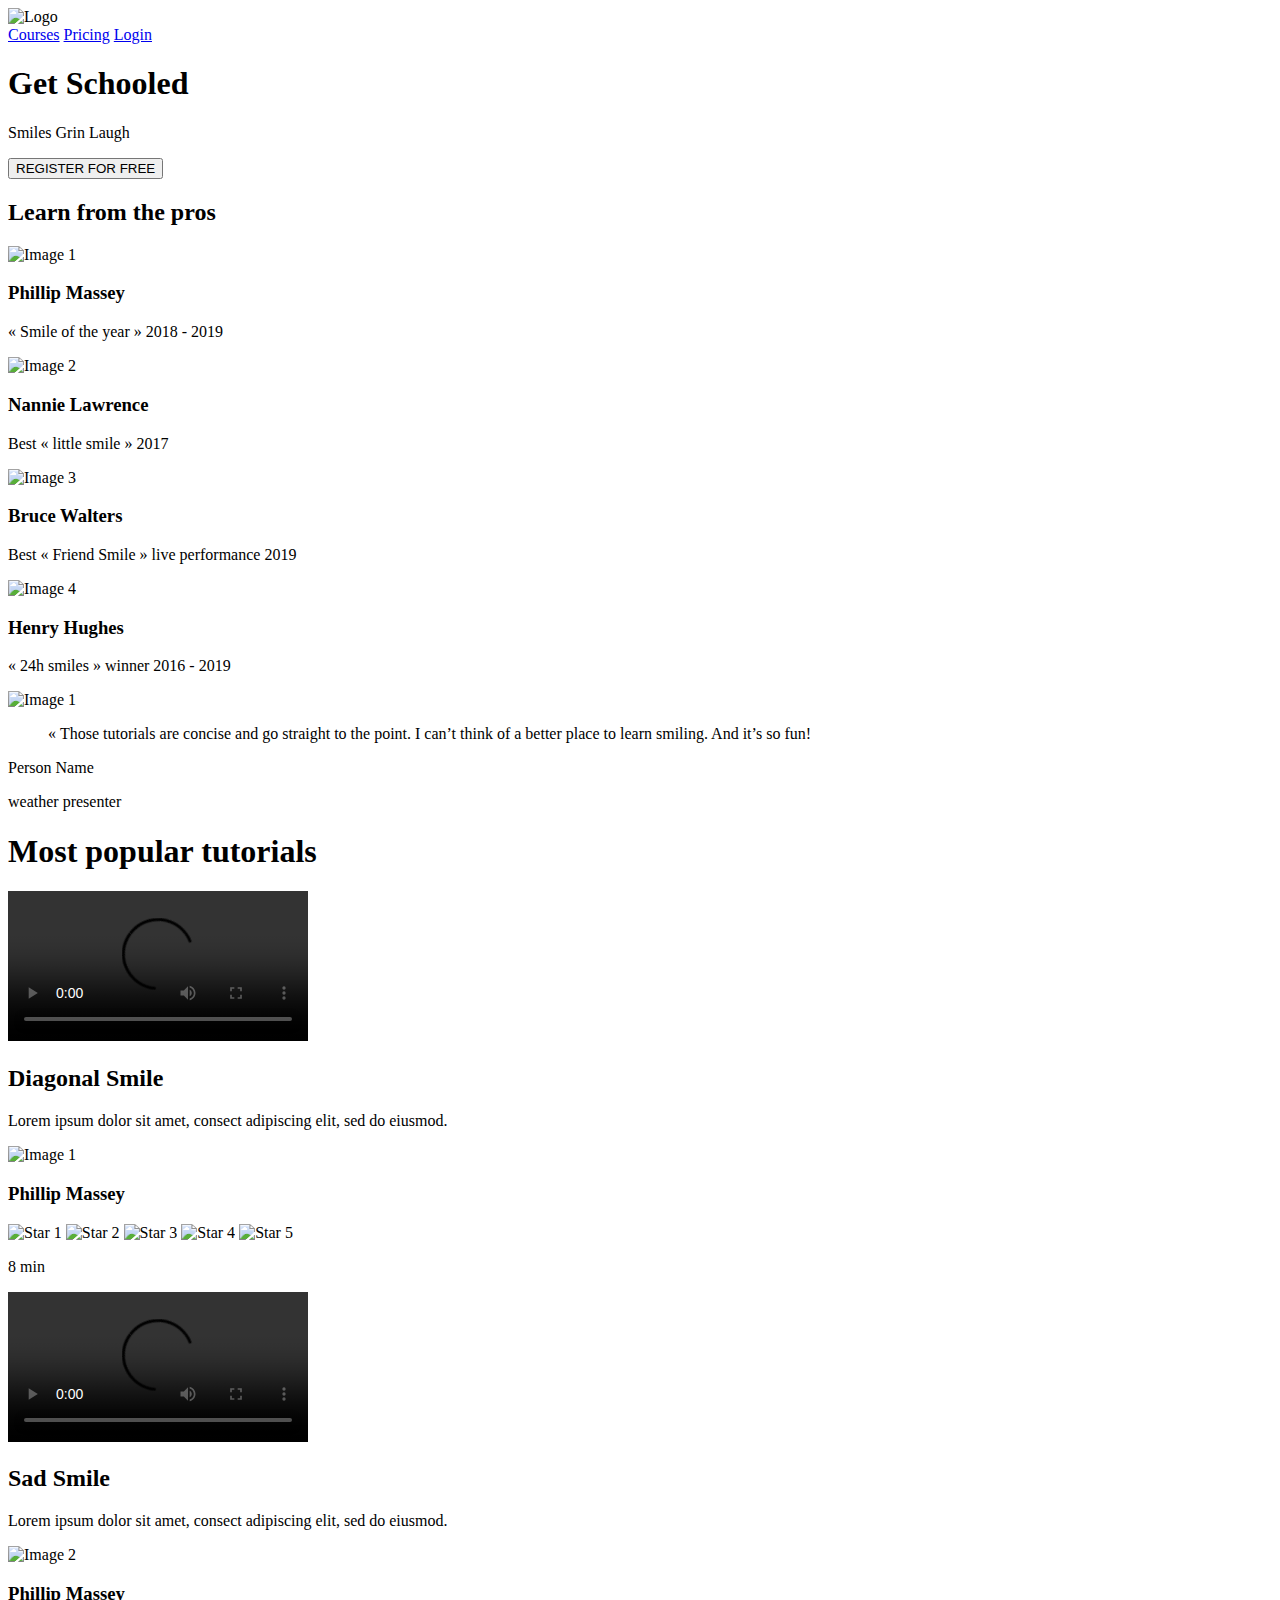
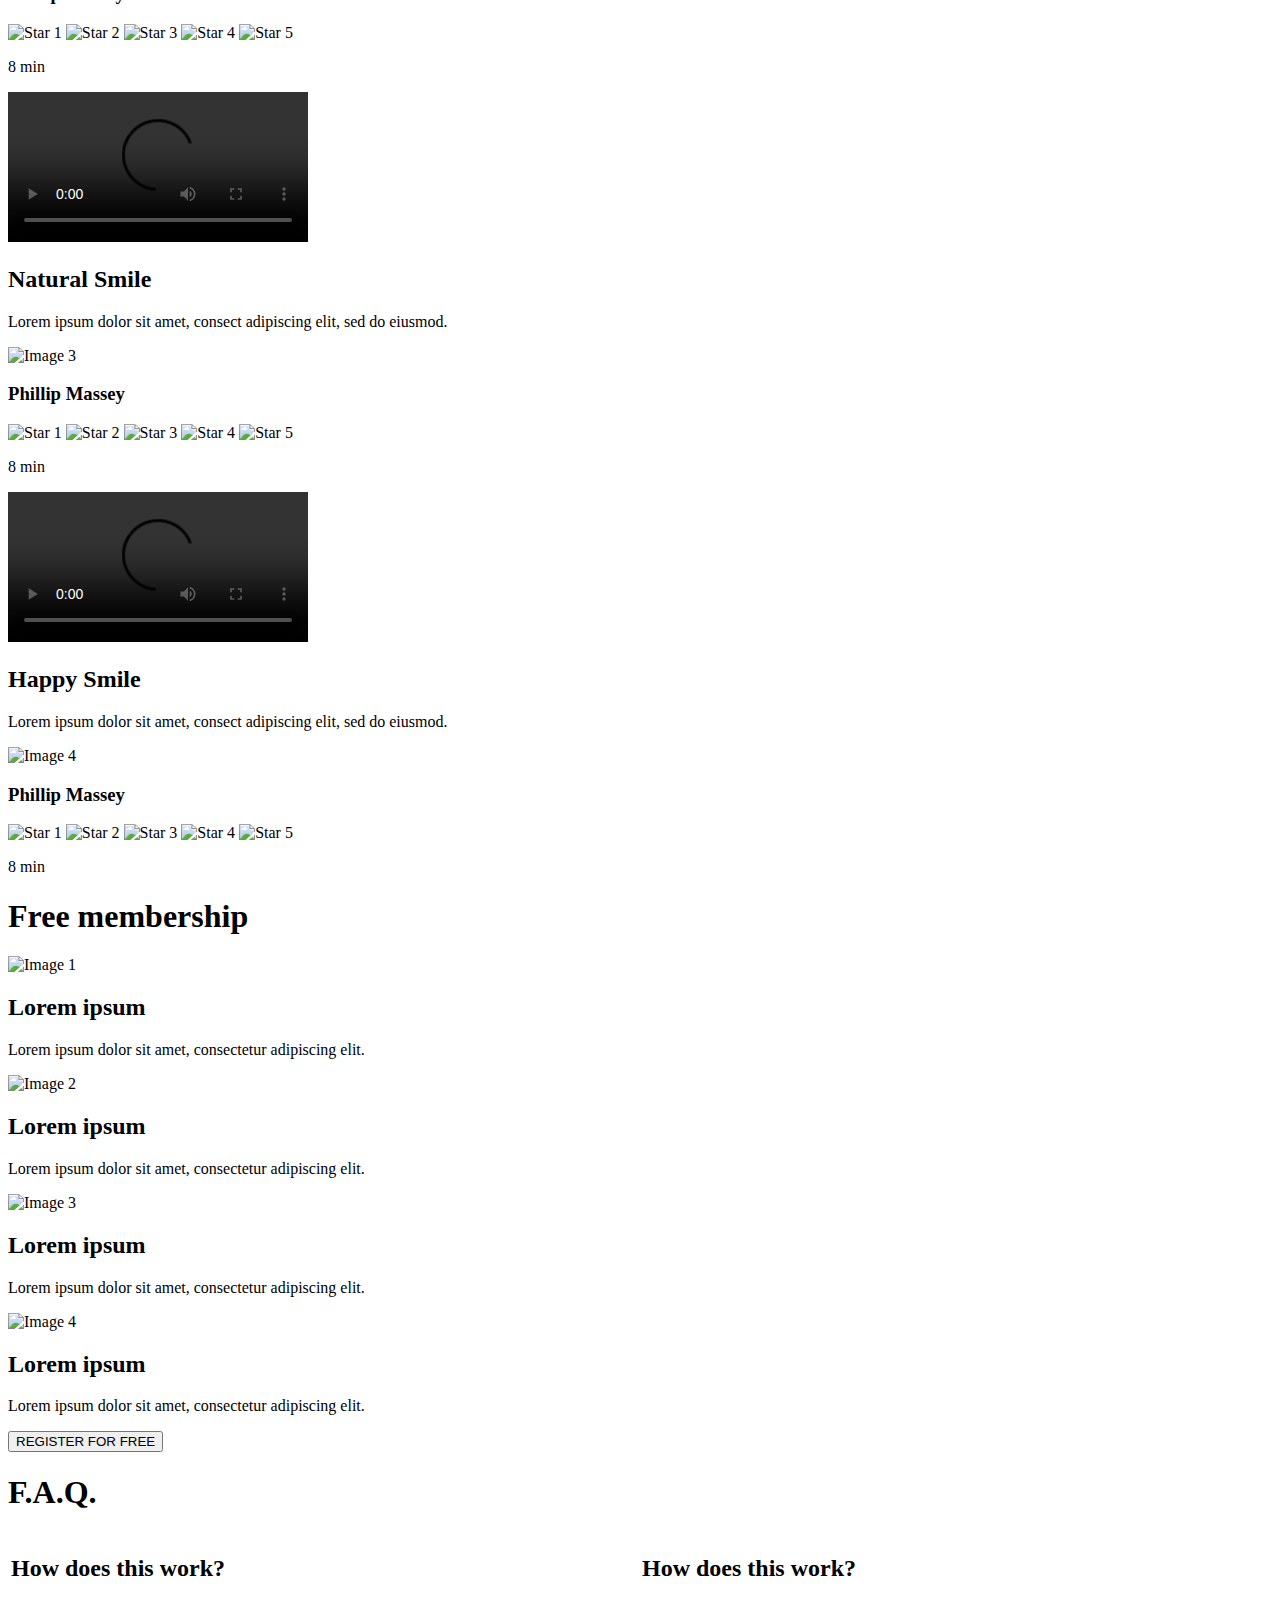
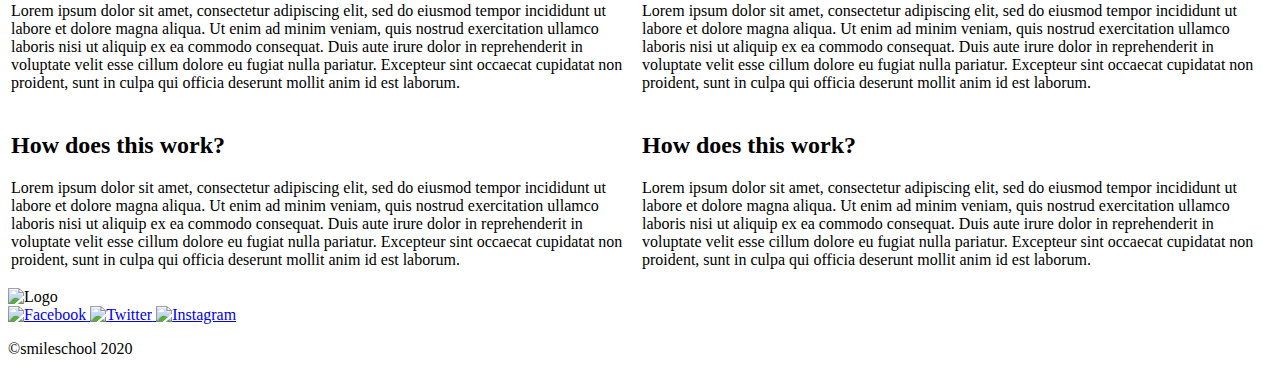
==== css_advanced/index.html @ b06f81b2 "adding html file" ====
<!DOCTYPE html>
<html lang="en">
<head>
  <meta charset="UTF-8">
  <meta name="viewport" content="width=device-width, initial-scale=1.0">
  <title>Document</title>
</head>
<body>
  <!--Header-->
  <header>
    <div>
      <a><img src="Image" alt="Logo"></a>
    </div>
    <div>
      <a href="Link1">Courses</a>
      <a href="Link2">Pricing</a>
      <a href="Link3">Login</a>
    </div>
    <!--Banner-->
    <div>
      <section>
        <div>
        <h1>Get Schooled</h1>
        <p>Smiles Grin Laugh</p>
        <button>REGISTER FOR FREE</button>
        </div>
        <div>
          <h2>Learn from the pros</h2>
          <div>
            <div>
              <img src="Image1" alt="Image 1">
              <h3>Phillip Massey</h3>
              <p>« Smile of the year » 2018 - 2019</p>
            </div>
            <div>
              <img src="Image2" alt="Image 2">
              <h3>Nannie Lawrence</h3>
              <p>Best « little smile » 2017</p>
            </div>
              <div>
                <img src="Image3" alt="Image 3">
                <h3>Bruce Walters</h3>
                <p>Best « Friend Smile » live performance 2019</p>
              </div>
                <div>
                  <img src="Image4" alt="Image 4">
                  <h3>Henry Hughes</h3>
                  <p>« 24h smiles » winner 2016 - 2019</p>
                </div>
          </div>
        </div>
      </section>
    </div>
  </header>
    <!--Quote-->
    <main>
    <div>
    <section>
      <div>
        <div>
          <img src="Image1" alt="Image 1">
        </div>
        <div>
          <div>
            <blockquote>« Those tutorials are concise and go straight to the point. I can’t think of a better place to learn smiling. And it’s
            so fun!</blockquote>
          </div>
          <div>
            <p>Person Name</p>
          </div>
          <div>
            <p>weather presenter</p>
          </div>
        </div>
      </div>
    </section>
    </div>
    <!--Video-->
    <div>
      <section>
        <div>
          <h1>Most popular tutorials</h1>
        </div>
        <div>
          <video src="Video1" controls></video>
          <h2>Diagonal Smile</h2>
          <p>Lorem ipsum dolor sit amet, consect adipiscing elit, sed do eiusmod.</p>
          <div>
            <img src="Image1" alt="Image 1">
            <h3>Phillip Massey</h3>
          </div>
          <div>
            <img src="Stars" alt="Star 1">
            <img src="Stars" alt="Star 2">
            <img src="Stars" alt="Star 3">
            <img src="Stars" alt="Star 4">
            <img src="Stars" alt="Star 5">
            <p>8 min</p>
          </div>
        </div>
        <div>
          <video src="Video2" controls></video>
          <h2>Sad Smile</h2>
          <p>Lorem ipsum dolor sit amet, consect adipiscing elit, sed do eiusmod.</p>
          <div>
            <img src="Image2" alt="Image 2">
            <h3>Phillip Massey</h3>
          </div>
          <div>
            <img src="Stars" alt="Star 1">
            <img src="Stars" alt="Star 2">
            <img src="Stars" alt="Star 3">
            <img src="Stars" alt="Star 4">
            <img src="Stars" alt="Star 5">
            <p>8 min</p>
          </div>
        </div>
        <div>
          <video src="Video3" controls></video>
          <h2>Natural Smile</h2>
          <p>Lorem ipsum dolor sit amet, consect adipiscing elit, sed do eiusmod.</p>
          <div>
            <img src="Image3" alt="Image 3">
            <h3>Phillip Massey</h3>
          </div>
          <div>
            <img src="Stars" alt="Star 1">
            <img src="Stars" alt="Star 2">
            <img src="Stars" alt="Star 3">
            <img src="Stars" alt="Star 4">
            <img src="Stars" alt="Star 5">
            <p>8 min</p>
          </div>
        </div>
        <div>
          <video src="Video4" controls></video>
          <h2>Happy Smile</h2>
          <p>Lorem ipsum dolor sit amet, consect adipiscing elit, sed do eiusmod.</p>
          <div>
            <img src="Image4" alt="Image 4">
            <h3>Phillip Massey</h3>
          </div>
          <div>
            <img src="Stars" alt="Star 1">
            <img src="Stars" alt="Star 2">
            <img src="Stars" alt="Star 3">
            <img src="Stars" alt="Star 4">
            <img src="Stars" alt="Star 5">
            <p>8 min</p>
          </div>
        </div>
      </section>
    </div>
    <!--Membership-->
    <div>
      <section>
        <div>
          <h1>Free membership</h1>
        </div>
        <div>
          <div>
            <img src="Image1" alt="Image 1">
            <h2>Lorem ipsum</h2>
            <p>Lorem ipsum dolor sit amet, consectetur adipiscing elit.</p>
          </div>
          <div>
            <img src="Image2" alt="Image 2">
            <h2>Lorem ipsum</h2>
            <p>Lorem ipsum dolor sit amet, consectetur adipiscing elit.</p>
          </div>
          <div>
            <img src="Image3" alt="Image 3">
            <h2>Lorem ipsum</h2>
            <p>Lorem ipsum dolor sit amet, consectetur adipiscing elit.</p>
          </div>
          <div>
            <img src="Image4" alt="Image 4">
            <h2>Lorem ipsum</h2>
            <p>Lorem ipsum dolor sit amet, consectetur adipiscing elit.</p>
          </div>
        </div>
        <div>
          <button>REGISTER FOR FREE</button>
        </div>
      </section>
    </div>
    <!--FAQ-->
      <div>
      <section>
        <div>
          <h1>F.A.Q.</h1>
        </div>
        <div>
          <table>
            <tr>
              <td>
                <h2>How does this work?</h2>
                <p>Lorem ipsum dolor sit amet, consectetur adipiscing elit, sed do eiusmod tempor incididunt ut labore et dolore magna
                aliqua. Ut enim ad minim veniam, quis nostrud exercitation ullamco laboris nisi ut aliquip ex ea commodo consequat. Duis
                aute irure dolor in reprehenderit in voluptate velit esse cillum dolore eu fugiat nulla pariatur. Excepteur sint
                occaecat cupidatat non proident, sunt in culpa qui officia deserunt mollit anim id est laborum.</p>
              </td>
              <td>
                <h2>How does this work?</h2>
                <p>Lorem ipsum dolor sit amet, consectetur adipiscing elit, sed do eiusmod tempor incididunt ut labore et dolore magna
                aliqua. Ut enim ad minim veniam, quis nostrud exercitation ullamco laboris nisi ut aliquip ex ea commodo consequat. Duis
                aute irure dolor in reprehenderit in voluptate velit esse cillum dolore eu fugiat nulla pariatur. Excepteur sint
                occaecat cupidatat non proident, sunt in culpa qui officia deserunt mollit anim id est laborum.</p>
              </td>
            </tr>
            <tr>
              <td>
                <h2>How does this work?</h2>
                <p>Lorem ipsum dolor sit amet, consectetur adipiscing elit, sed do eiusmod tempor incididunt ut labore et dolore magna
                aliqua. Ut enim ad minim veniam, quis nostrud exercitation ullamco laboris nisi ut aliquip ex ea commodo consequat. Duis
                aute irure dolor in reprehenderit in voluptate velit esse cillum dolore eu fugiat nulla pariatur. Excepteur sint
                occaecat cupidatat non proident, sunt in culpa qui officia deserunt mollit anim id est laborum.</p>
              </td>
              <td>
                <h2>How does this work?</h2>
                <p>Lorem ipsum dolor sit amet, consectetur adipiscing elit, sed do eiusmod tempor incididunt ut labore et dolore magna
                aliqua. Ut enim ad minim veniam, quis nostrud exercitation ullamco laboris nisi ut aliquip ex ea commodo consequat. Duis
                aute irure dolor in reprehenderit in voluptate velit esse cillum dolore eu fugiat nulla pariatur. Excepteur sint
                occaecat cupidatat non proident, sunt in culpa qui officia deserunt mollit anim id est laborum.</p>
              </td>
            </tr>
          </table>
        </div>
      </section>
    </div>
    </main>
    <!--Footer-->
    <footer>
        <div>
          <div>
            <img src="Logo" alt="Logo">
            <div>
              <a href="Link1">
                <img src="Image1" alt="Facebook">
              </a>
              <a href="Link2">
                <img src="Image2" alt="Twitter">
              </a>
              <a href="Link3">
                <img src="Image3" alt="Instagram">
              </a>
            </div>
            <div>
              <p>©smileschool 2020</p>
            </div>
          </div>
        </div>
    </footer>
</body>
</html>
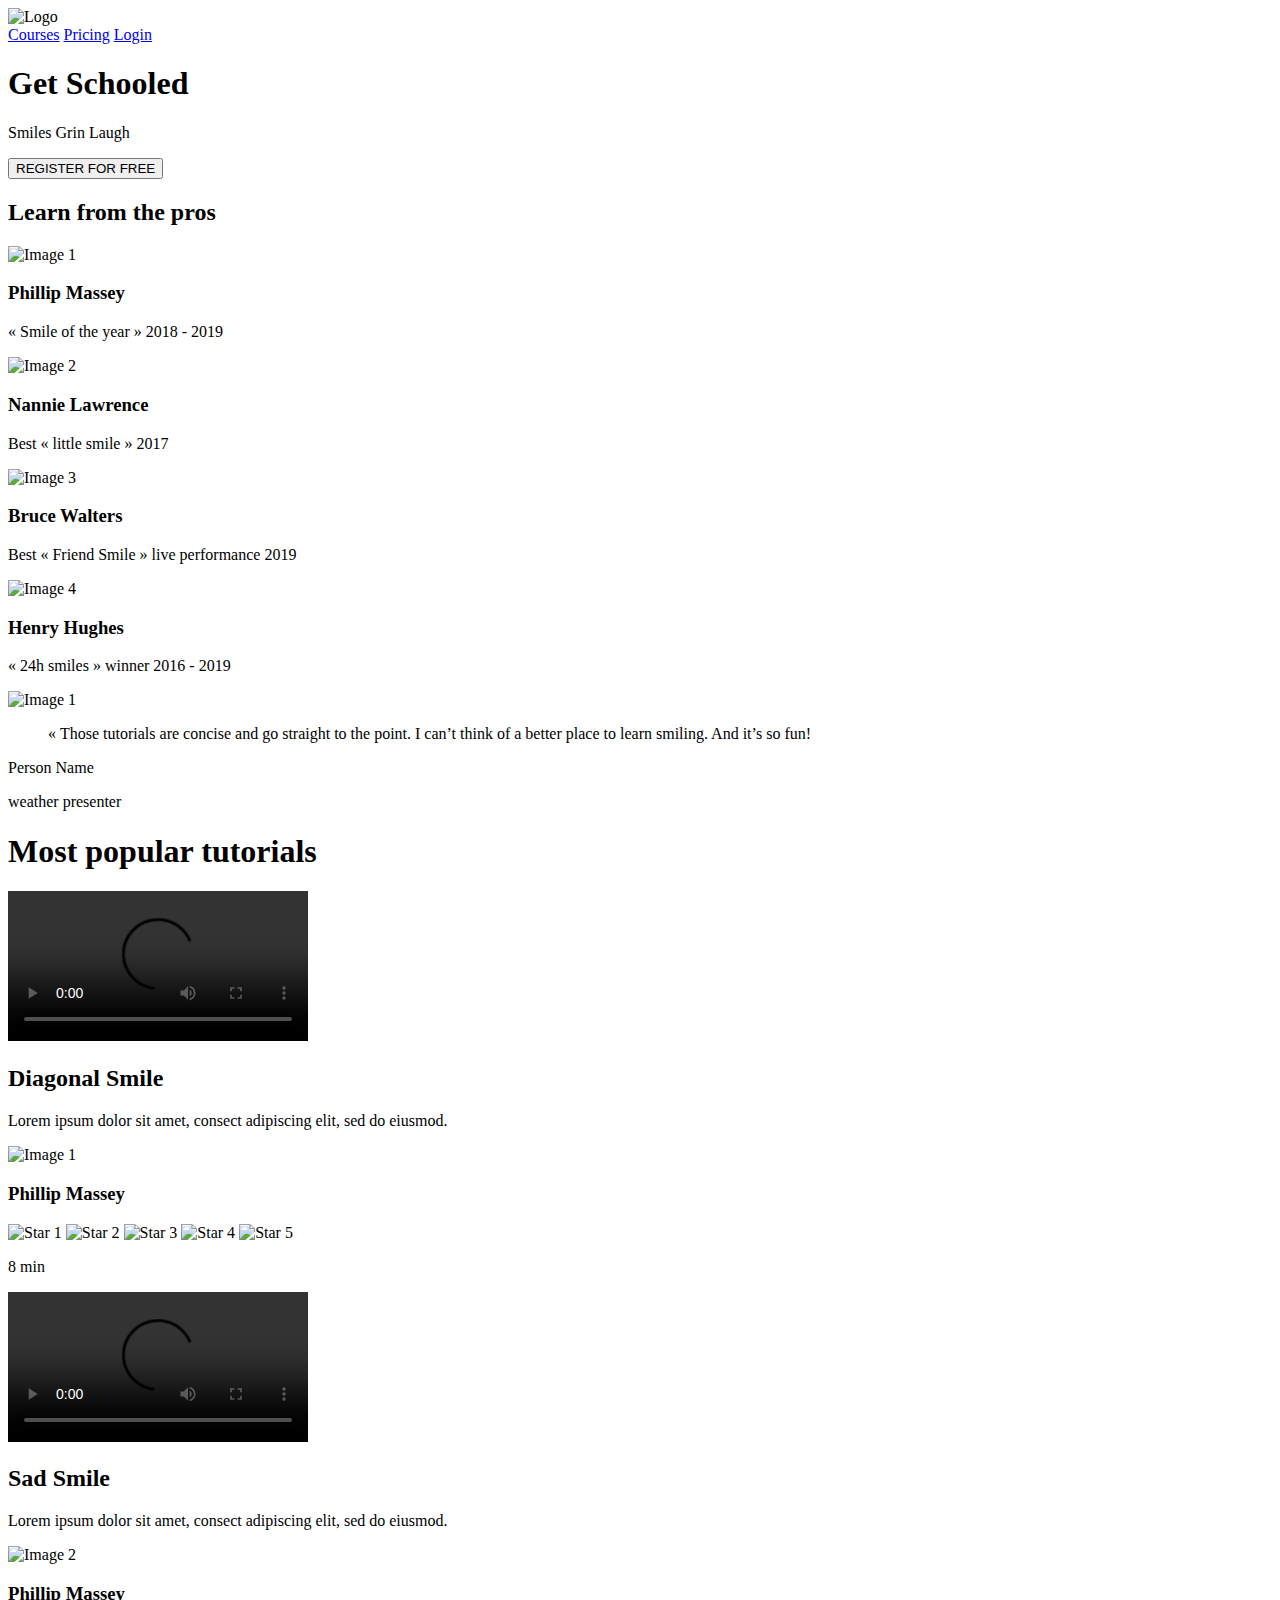
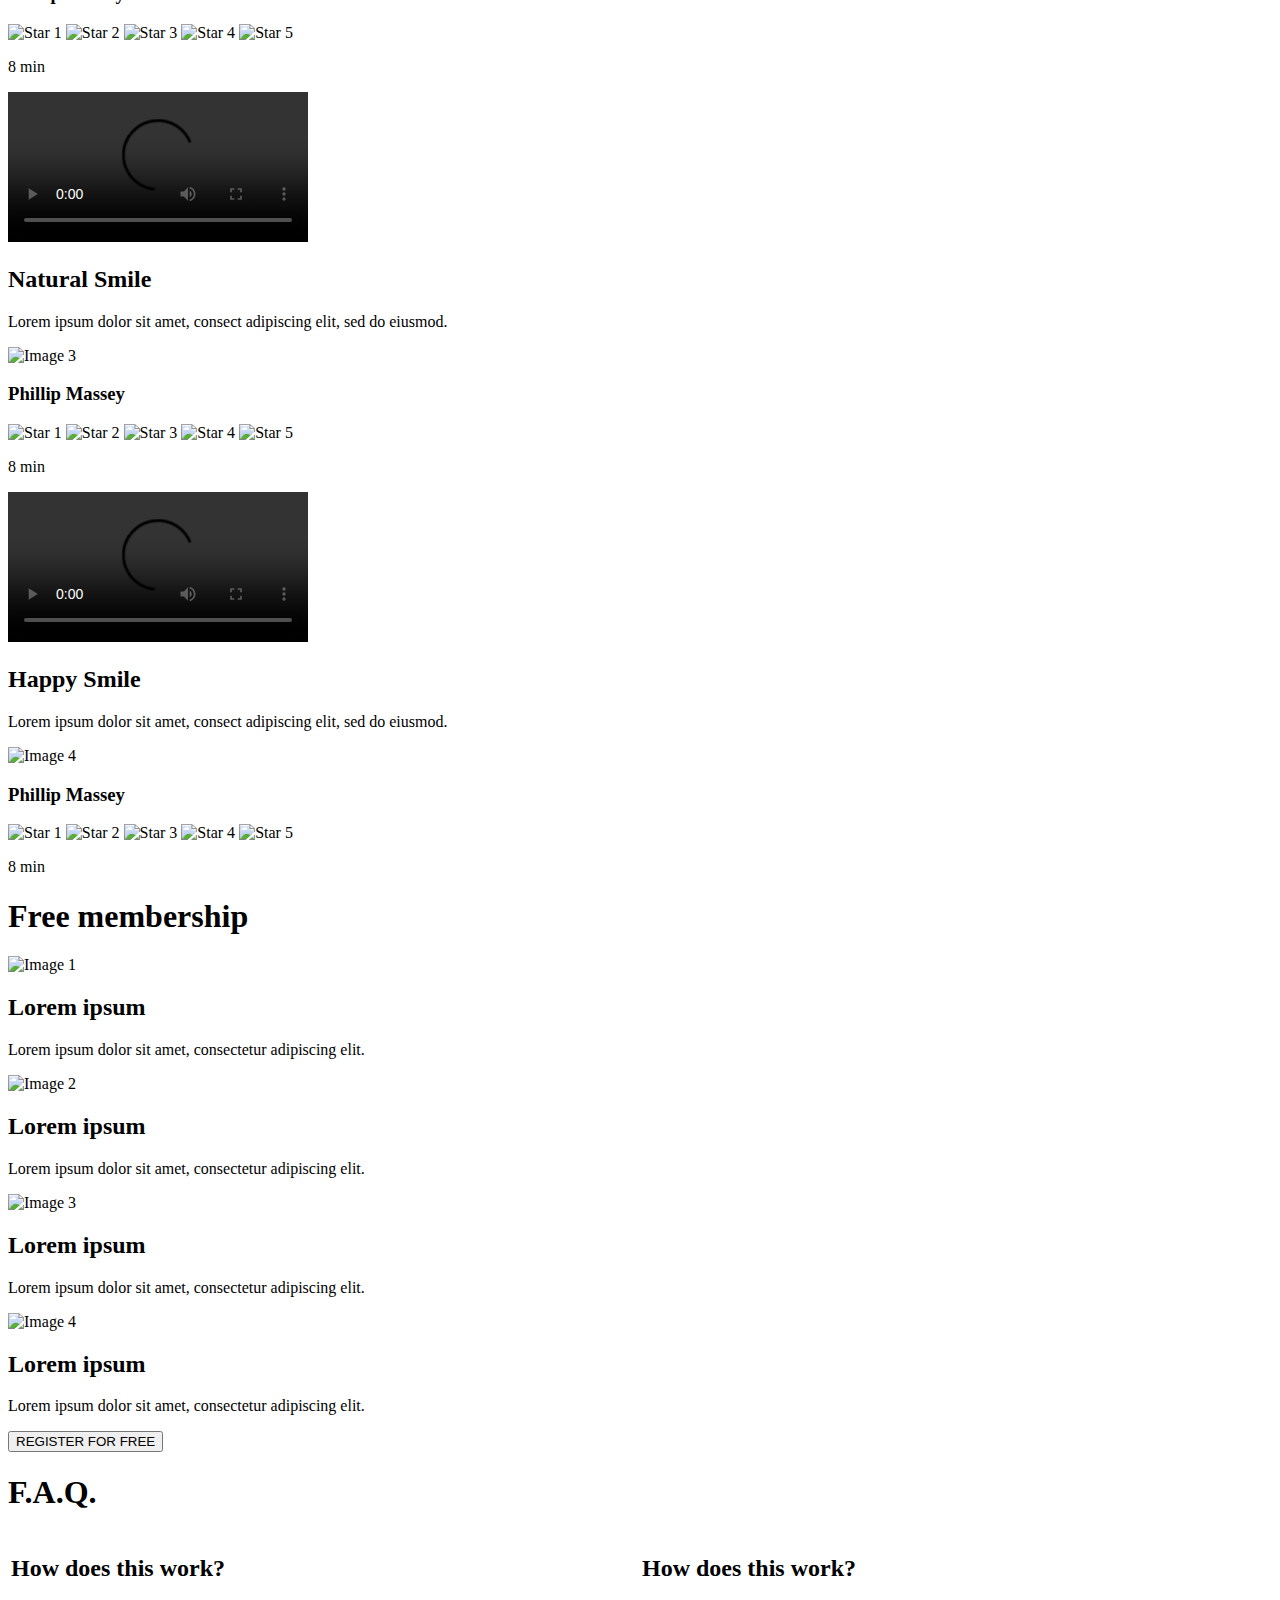
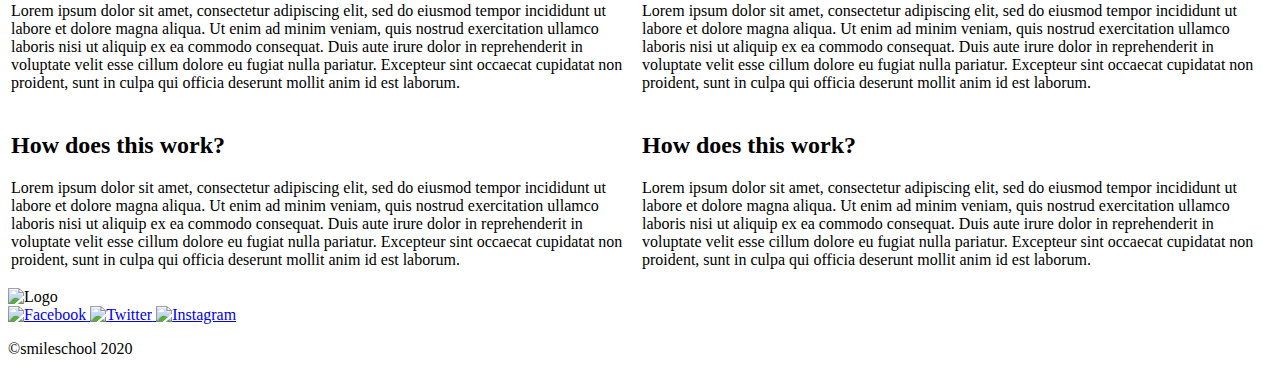
==== commit 7e30122e: "importing css" ====
--- a/css_advanced/index.html
+++ b/css_advanced/index.html
@@ -3,6 +3,7 @@
 <head>
   <meta charset="UTF-8">
   <meta name="viewport" content="width=device-width, initial-scale=1.0">
+  <link rel="stylesheet" type="text/css" href="styles.css" />
   <title>Document</title>
 </head>
 <body>
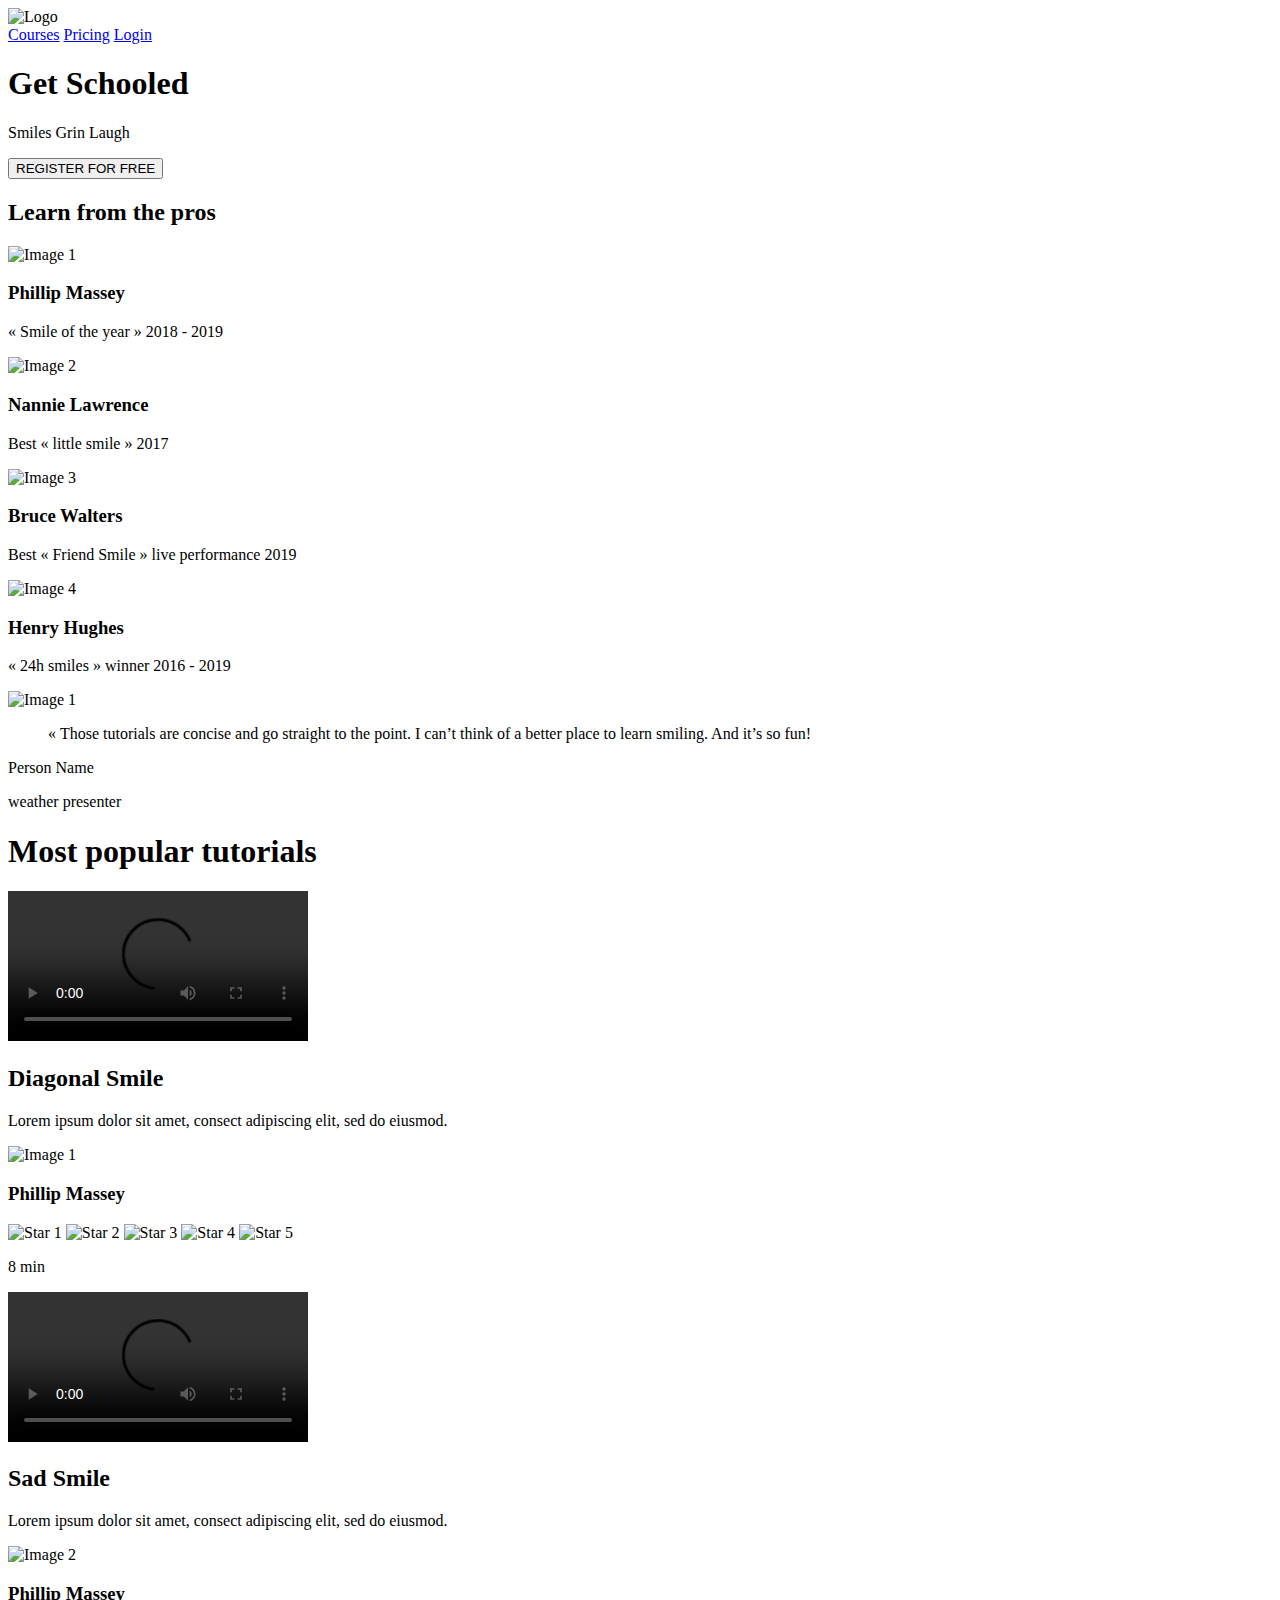
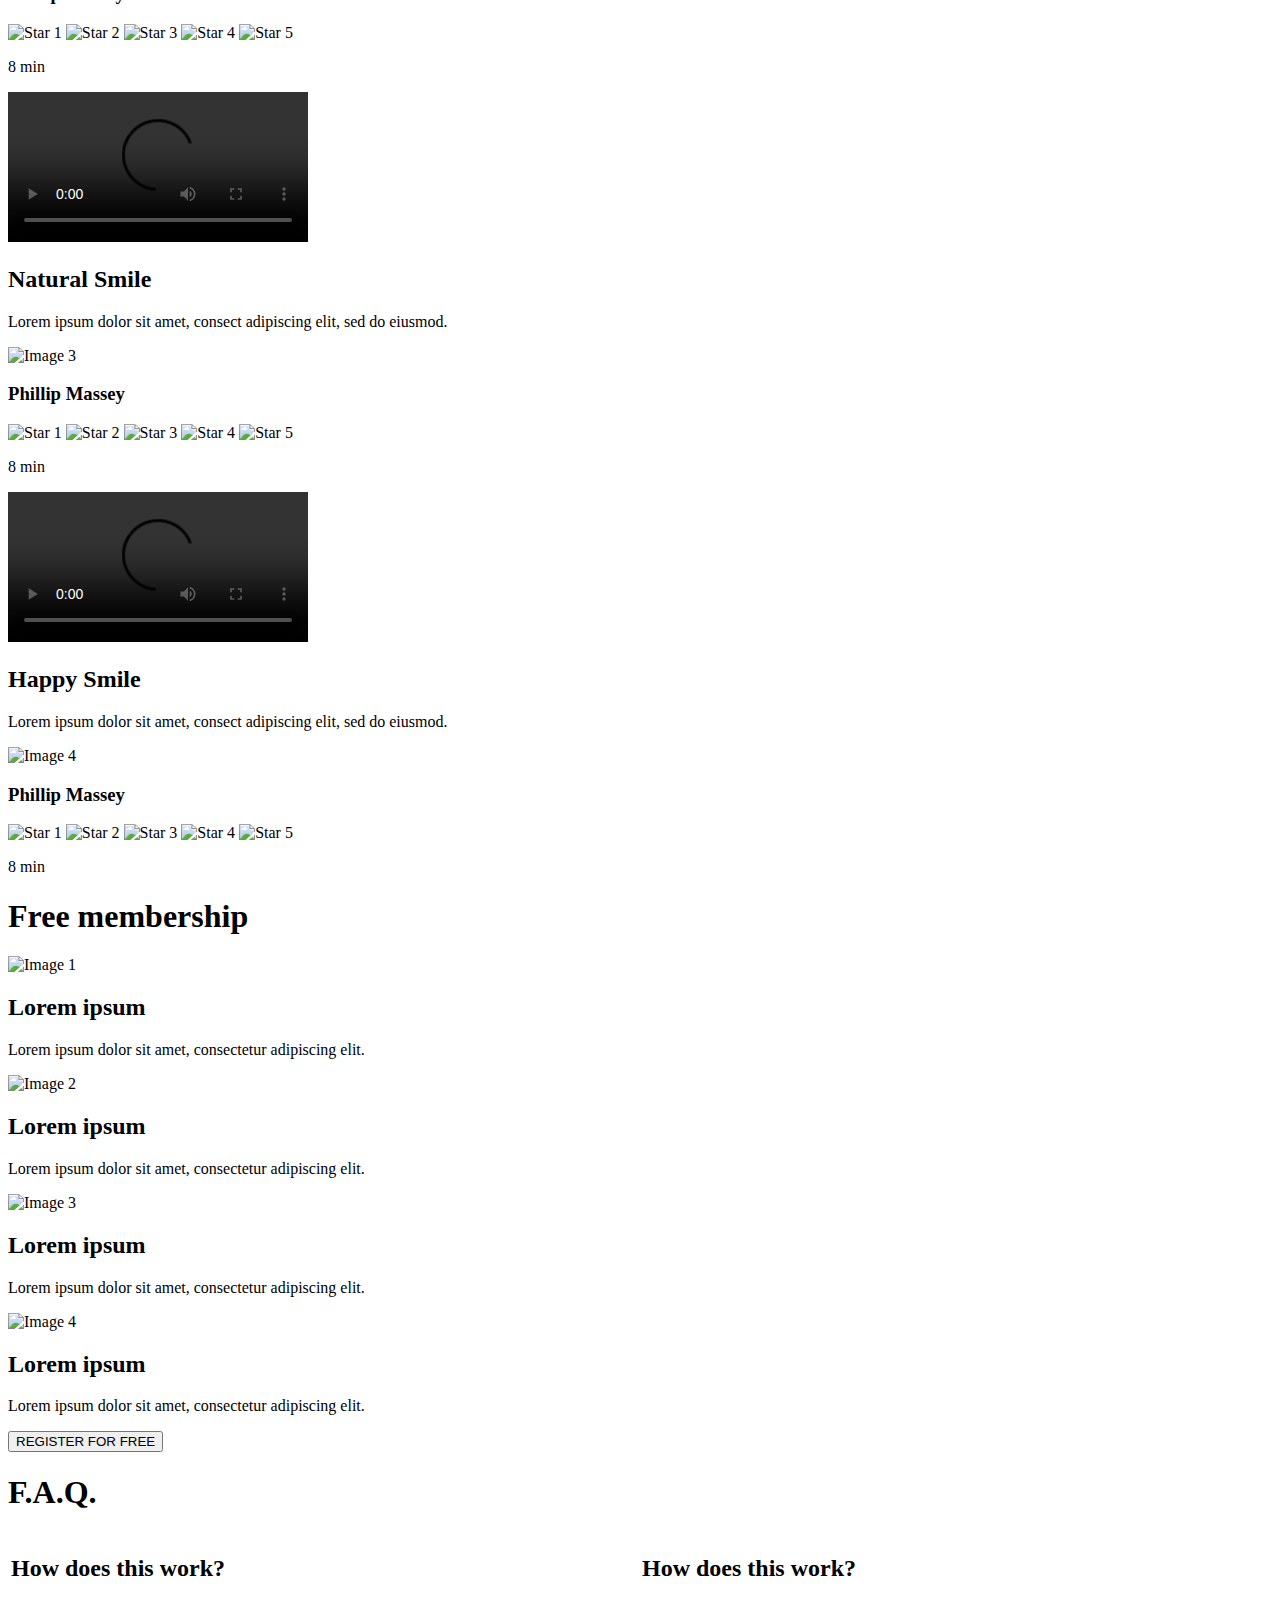
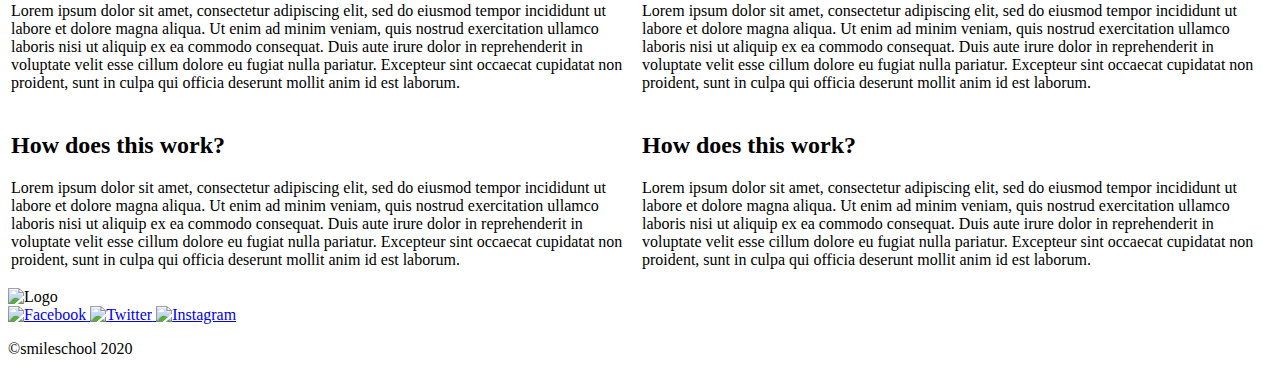
==== commit 03653695: "updating whoops" ====
--- a/css_advanced/index.html
+++ b/css_advanced/index.html
@@ -3,7 +3,7 @@
 <head>
   <meta charset="UTF-8">
   <meta name="viewport" content="width=device-width, initial-scale=1.0">
-  <link rel="stylesheet" type="text/css" href="styles.css" />
+  <link rel="stylesheet" href="styles.css">
   <title>Document</title>
 </head>
 <body>
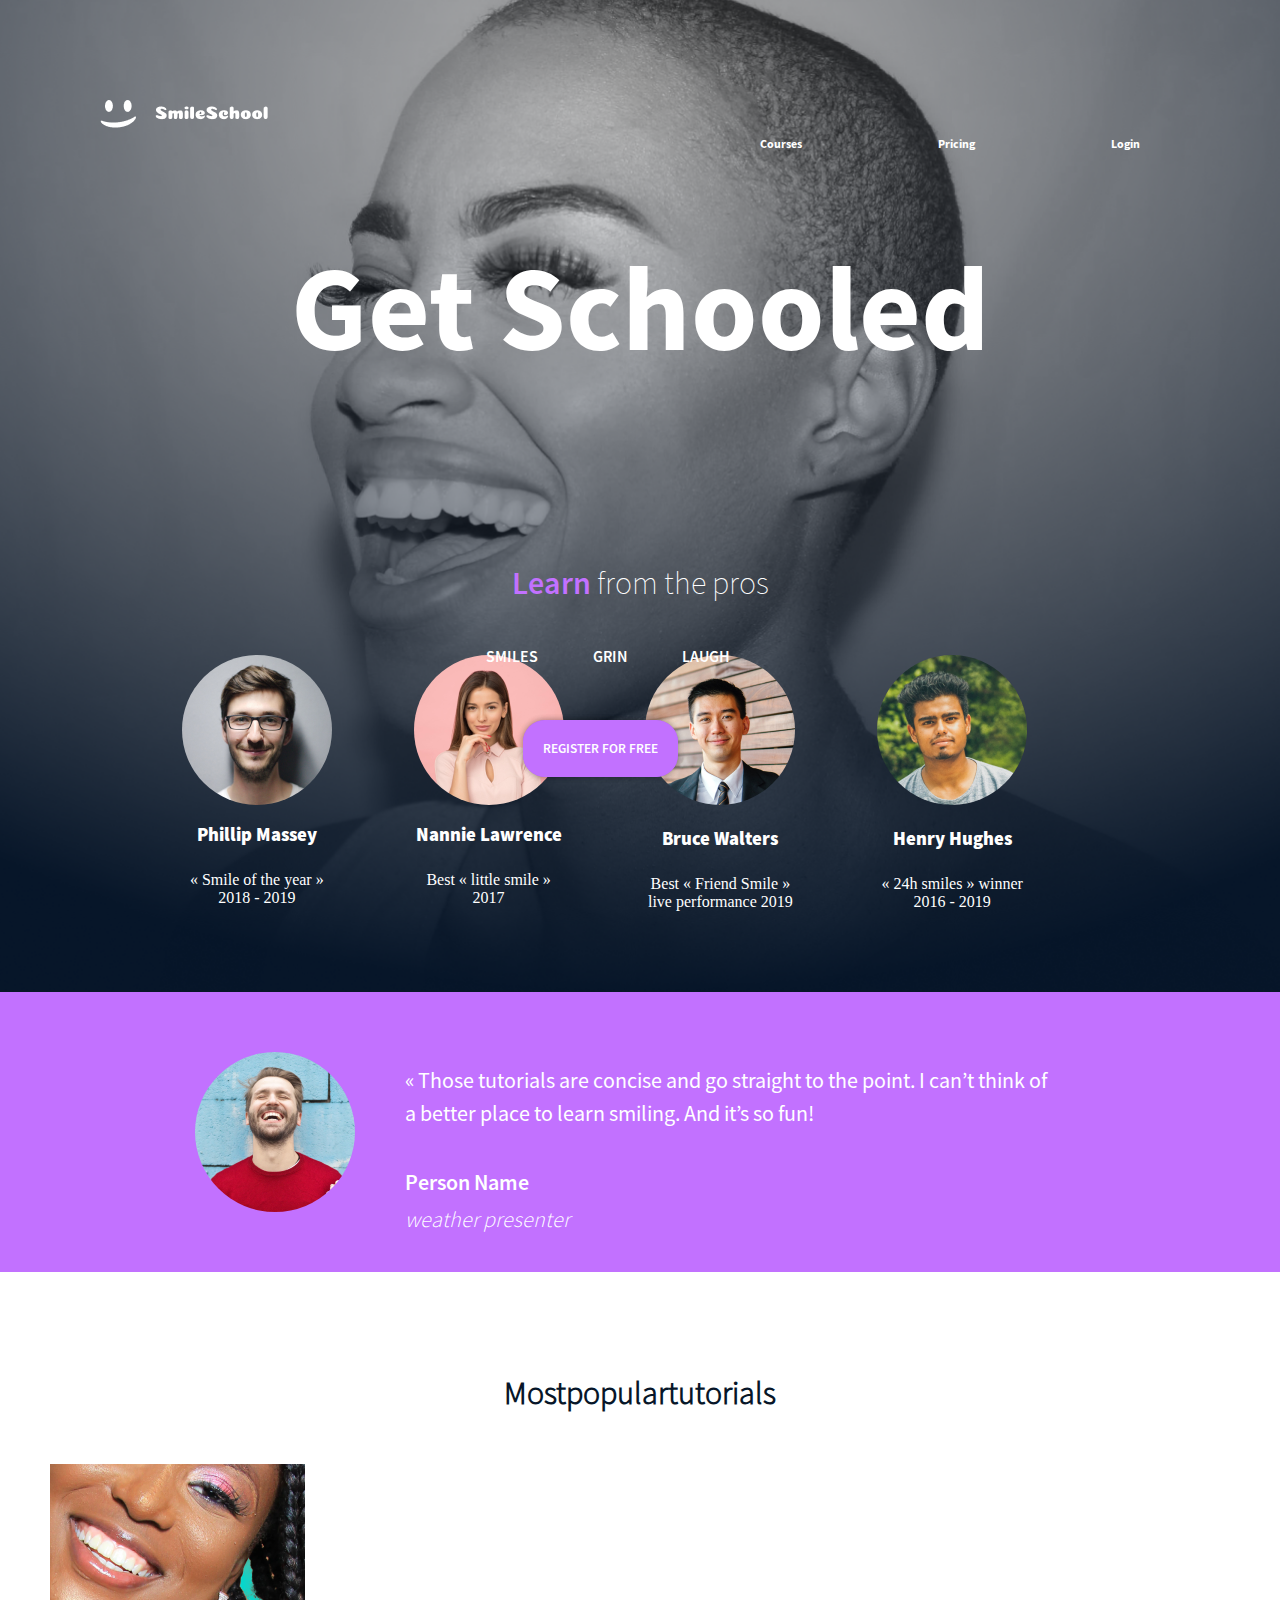
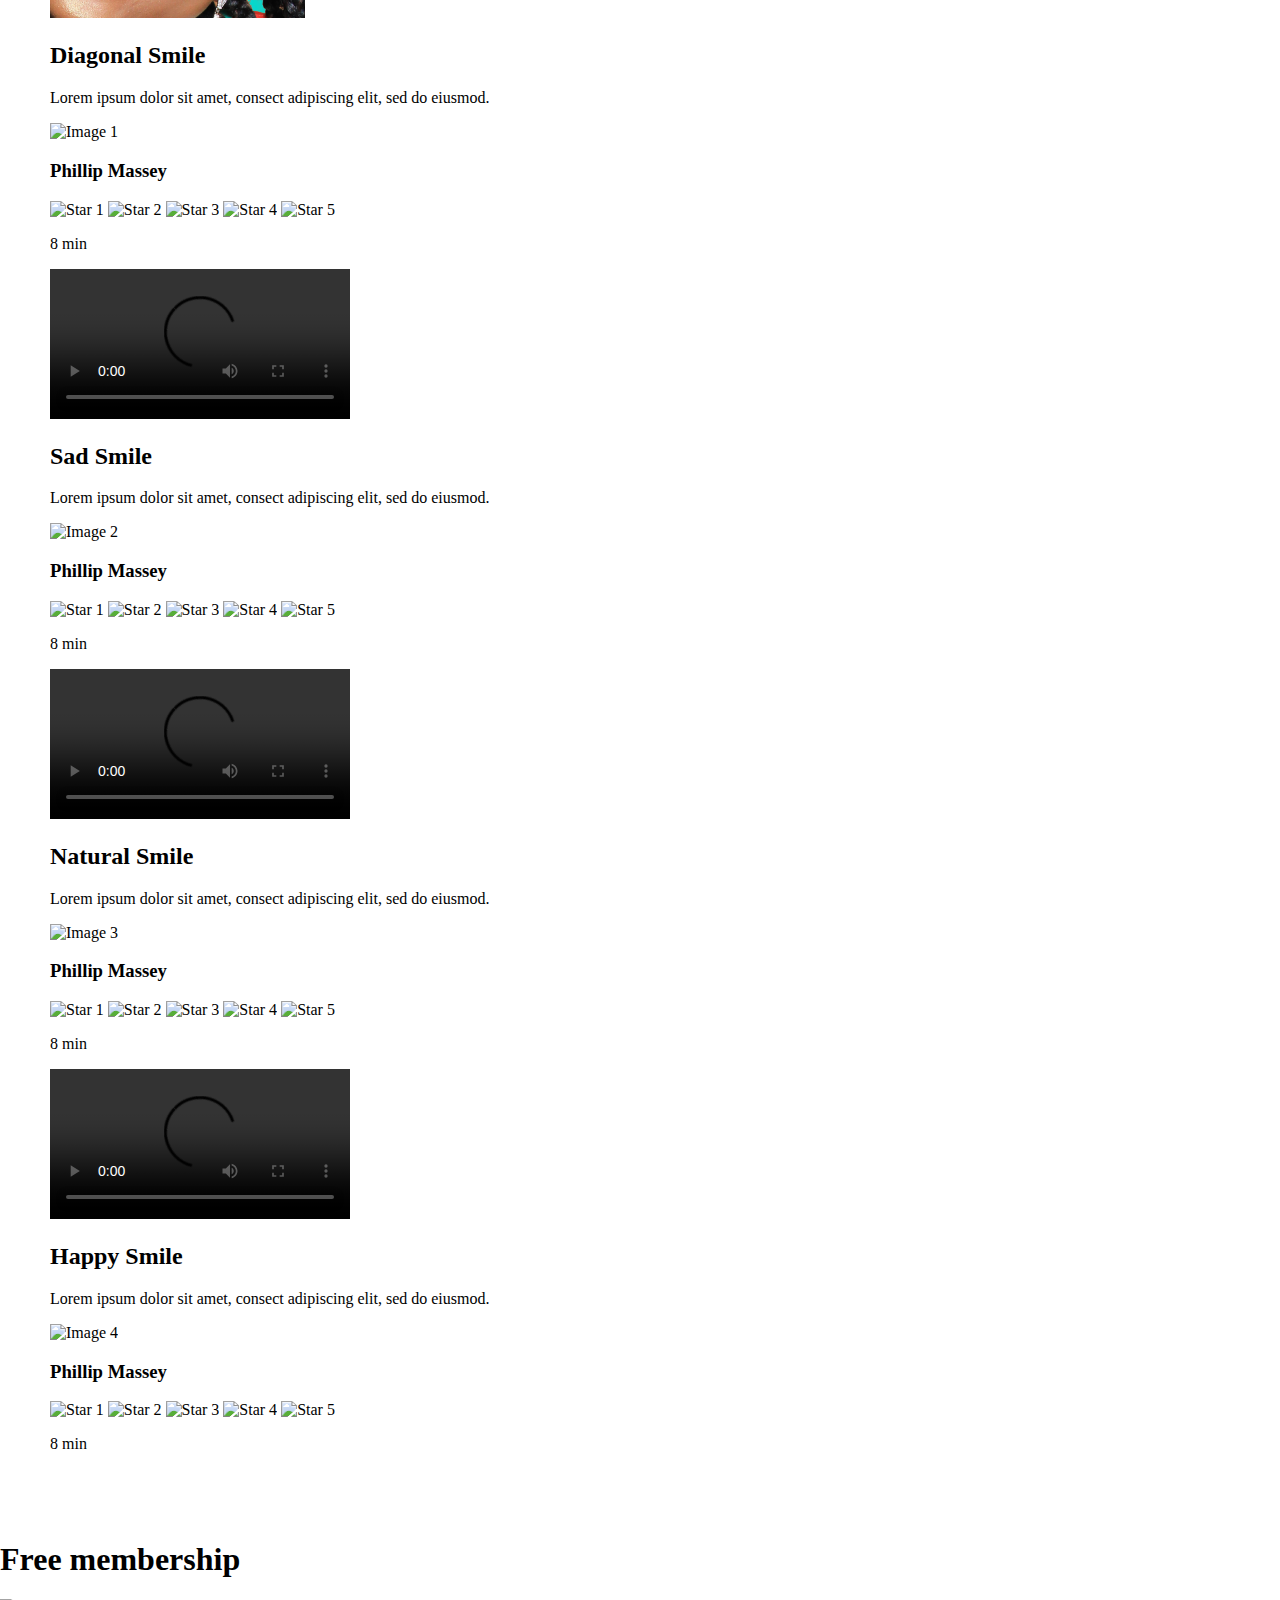
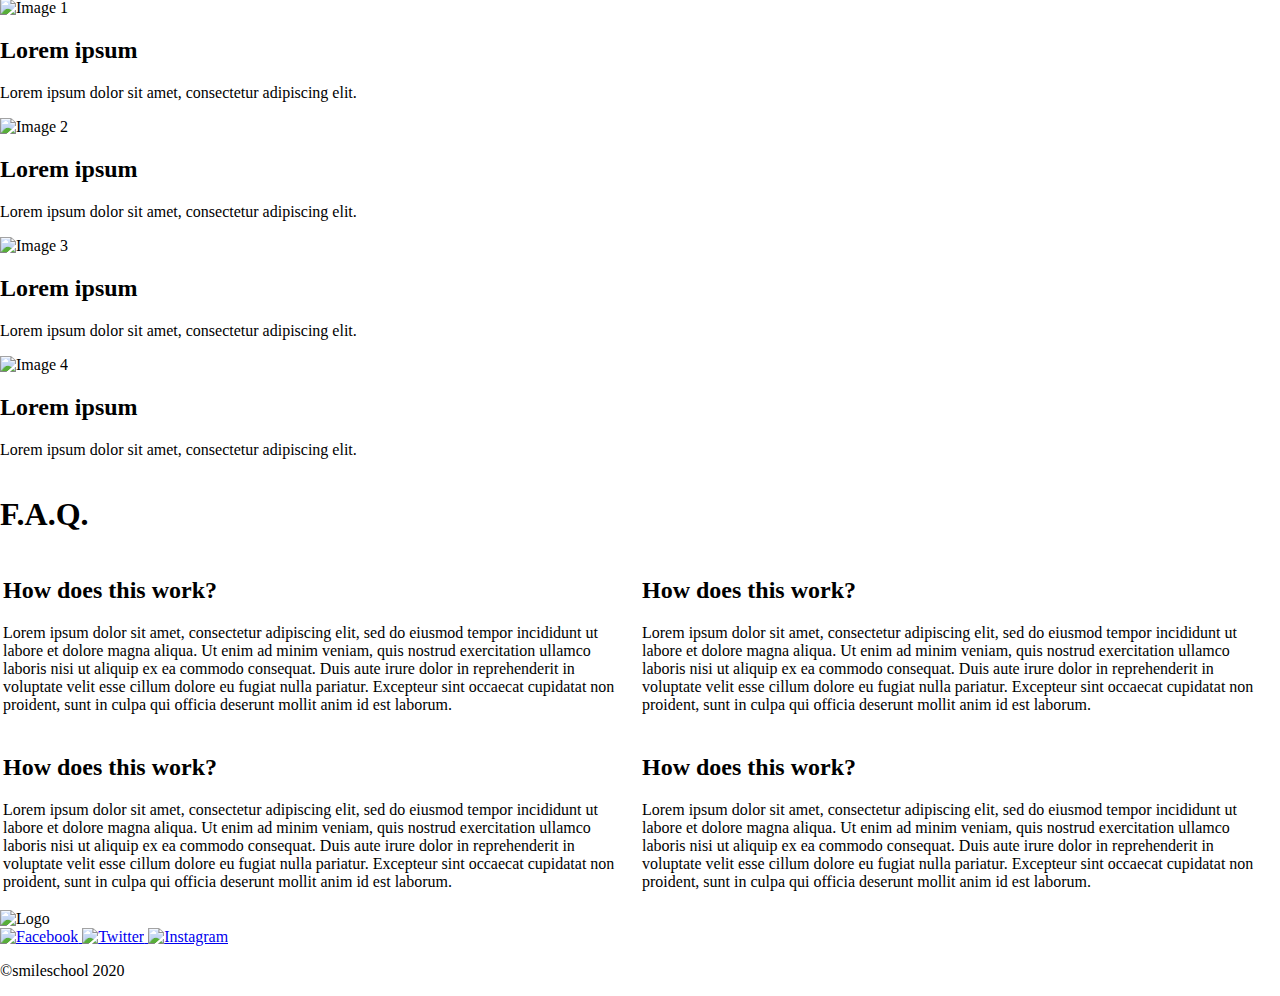
==== commit 8197f268: "pushing some work" ====
--- a/css_advanced/index.html
+++ b/css_advanced/index.html
@@ -9,42 +9,49 @@
 <body>
   <!--Header-->
   <header>
-    <div>
-      <a><img src="Image" alt="Logo"></a>
-    </div>
-    <div>
+    <div class="Logo-container">
+      <a><img src="images/logo.png" alt="SmileSchool"></a>
+    </div>
+    <div class="menu">
       <a href="Link1">Courses</a>
       <a href="Link2">Pricing</a>
       <a href="Link3">Login</a>
     </div>
     <!--Banner-->
     <div>
-      <section>
-        <div>
-        <h1>Get Schooled</h1>
-        <p>Smiles Grin Laugh</p>
+      <section class="banner">
+        <div class="top-banner">
+          <div class="get-schooled">
+            <h1>Get Schooled</h1>
+          </div>
+        <div class="three-words">    
+        <p>SMILES GRIN LAUGH</p>
+        </div>
         <button>REGISTER FOR FREE</button>
         </div>
         <div>
-          <h2>Learn from the pros</h2>
-          <div>
-            <div>
-              <img src="Image1" alt="Image 1">
+        <div class="bottom-banner">
+          <h2>
+            <span class="highlight">Learn</span> from the pros
+          </h2>
+          <div class="pros">
+            <div class="pro-box">
+              <img src="images/1.png" alt="Image 1">
               <h3>Phillip Massey</h3>
               <p>« Smile of the year » 2018 - 2019</p>
             </div>
-            <div>
-              <img src="Image2" alt="Image 2">
+            <div class="pro-box2">
+              <img src="images/6.png" alt="Image 2">
               <h3>Nannie Lawrence</h3>
               <p>Best « little smile » 2017</p>
             </div>
-              <div>
-                <img src="Image3" alt="Image 3">
+              <div class="pro-box3">
+                <img src="images/7.png" alt="Image 3">
                 <h3>Bruce Walters</h3>
                 <p>Best « Friend Smile » live performance 2019</p>
               </div>
-                <div>
-                  <img src="Image4" alt="Image 4">
+                <div class="pro-box4">
+                  <img src="images/8.png" alt="Image 4">
                   <h3>Henry Hughes</h3>
                   <p>« 24h smiles » winner 2016 - 2019</p>
                 </div>
@@ -57,49 +64,49 @@
     <main>
     <div>
     <section>
-      <div>
-        <div>
-          <img src="Image1" alt="Image 1">
-        </div>
-        <div>
-          <div>
+      <div class="testimonial">
+          <img src="images/Bitmap.png" alt="Image 1">
+        <div class="quote">
             <blockquote>« Those tutorials are concise and go straight to the point. I can’t think of a better place to learn smiling. And it’s
             so fun!</blockquote>
-          </div>
-          <div>
             <p>Person Name</p>
-          </div>
-          <div>
-            <p>weather presenter</p>
+            <i>weather presenter</i>
           </div>
         </div>
       </div>
     </section>
     </div>
     <!--Video-->
-    <div>
-      <section>
-        <div>
-          <h1>Most popular tutorials</h1>
-        </div>
-        <div>
-          <video src="Video1" controls></video>
+    <section>
+      <div class="video">
+      <h1>Most <span class="popular">popular</span> tutorials</h1>
+      <div class="four-videos">
+        <!--Video 1-->
+        <div class="video-box">
+          <div class="video-img">
+          <img src="images/vid1.png" alt="Image 1">
+          </div>
           <h2>Diagonal Smile</h2>
           <p>Lorem ipsum dolor sit amet, consect adipiscing elit, sed do eiusmod.</p>
-          <div>
-            <img src="Image1" alt="Image 1">
-            <h3>Phillip Massey</h3>
-          </div>
-          <div>
-            <img src="Stars" alt="Star 1">
-            <img src="Stars" alt="Star 2">
-            <img src="Stars" alt="Star 3">
-            <img src="Stars" alt="Star 4">
-            <img src="Stars" alt="Star 5">
-            <p>8 min</p>
-          </div>
-        </div>
-        <div>
+          <div class="review">
+            <div class="phillip">
+              <img src="images/phillip.png" alt="Image 1">
+              <h3>Phillip Massey</h3>
+            </div>
+            <div class="stars-mins">
+              <div class="stars">
+                <img src="images/filledstar.png" alt="Star 1">
+                <img src="images/filledstar.png" alt="Star 2">
+                <img src="images/filledstar.png" alt="Star 3">
+                <img src="images/filledstar.png" alt="Star 4">
+                <img src="images/emptystar.png" alt="Star 5">
+              </div>
+              <div class="min">
+                <p>8 min</p>
+                </div>
+              </div>
+            </div>
+          </div>
           <video src="Video2" controls></video>
           <h2>Sad Smile</h2>
           <p>Lorem ipsum dolor sit amet, consect adipiscing elit, sed do eiusmod.</p>
--- a/css_advanced/styles.css
+++ b/css_advanced/styles.css
@@ -0,0 +1,395 @@
+@font-face {
+    font-family: 'Source Sans Pro-Bold';
+    src: url(fonts/SourceSansPro-Bold.otf);
+}
+
+@font-face {
+    font-family: 'Source Sans Pro-Semibold';
+    src: url(fonts/SourceSansPro-Semibold.otf);
+}
+
+@font-face {
+    font-family: 'Source Sans Pro-Regular';
+    src: url(fonts/SourceSansPro-Regular.otf);
+}
+
+@font-face {
+    font-family: 'Source Sans Pro-Extralight';
+    src: url(fonts/SourceSansPro-ExtraLight.otf);
+}
+
+@font-face {
+    font-family: 'Source Sans Pro-Light';
+    src: url(fonts/SourceSansPro-Light.otf);
+}
+
+@font-face {
+    font-family: 'Source Sans Pro-Black';
+    src: url(fonts/SourceSansPro-Black.otf);
+}
+
+@font-face {
+    font-family: 'Source Sans Pro-It';
+    src: url(fonts/SourceSansPro-It.otf);
+}
+
+@font-face {
+    font-family: 'Source Sans Pro';
+    src: url(fonts/SourceSansPro.otf);
+}
+
+body {
+    margin: 0px;
+    padding: 0px;
+}
+
+header {
+    display: flex;
+    padding: 100px;
+    flex-direction: column;
+    background-image: url('images/Object.png');
+    background-size: cover;
+    background-position: center;
+    background-repeat: no-repeat;
+}
+
+.header {
+    display: flex;
+    padding: 10px;
+    width: 100%;
+    justify-content: space-between;
+    align-items: right;
+}
+
+.menu {
+    text-align: right;
+    word-spacing: 52px;
+}
+
+.logo-container {
+    background-image: url(images/logo.png);
+}
+
+.menu a {
+    color: #FFF;
+    font-family: 'Source Sans Pro-Bold';
+    font-weight: 700;
+    font-size: 12px;
+    line-height: 15px;
+    font-style: normal;
+    text-decoration: none;
+    padding-left: 40px;
+    padding-right: 40px;
+}
+
+.top-banner {
+    display: flex;
+    flex-direction: column;
+}
+
+.get-schooled {
+    display: flex;
+    flex-direction: column;
+}
+
+.get-schooled h1 {
+    display: flex;
+    flex-direction: column;
+    font-family: Source Sans Pro-Bold;
+    font-size: 120px;
+    font-weight: 700;
+    text-align: center;
+    color: #FFF;
+    height: 50px;
+}
+
+.three-words {
+    display: flex;
+    flex-direction: row;
+    justify-content: center;
+}
+
+.three-words p {
+    font-family: 'Source Sans Pro-SemiBold';
+    color: #FFF;
+    font-size: 16px;
+    word-spacing: 52px;
+    position: absolute;
+    top: 70%;
+    right: 43%;
+    height: 20px;
+}
+
+button {
+    display: flex;
+    align-items: center;
+    justify-content: space-evenly;
+    background-color: #c271ff;
+    border: none;
+    border-radius: 22px;
+    padding: 20px;
+    color: white;
+    font-family: 'Source Sans Pro-Semibold';
+    font-weight: 400;
+    position: absolute;
+    right: 47%;
+    top: 80%;
+    box-shadow: 0 0 6px rgba(0, 0, 0, 0.2);
+}
+
+.button {
+    display: flex;
+    flex-direction: row;
+    margin: 4px 2px;
+    text-align: center;
+    text-decoration: none;
+    font-size: 14px;
+}
+
+.highlight {
+    color: #c271ff;
+    font-family: 'Source Sans Pro-Semibold';
+    font-size: 32px;
+    font-weight: 700;
+    line-height: 40.22px;
+    text-align: center;
+    margin-top: 200px;
+}
+
+.bottom-banner {
+    display: flex;
+    flex-direction: column;
+}
+
+.bottom-banner h2 {
+    color: #FFF;
+    font-family: 'Source Sans Pro-ExtraLight';
+    font-size: 32px;
+    font-style: normal;
+    font-weight: 300;
+    line-height: normal;
+    text-align: center;
+    margin-top: 200px;
+}
+
+.pros {
+    display: flex;
+    flex-direction: row;
+    justify-content: space-evenly;
+    text-align: center;
+    margin-top: 25px;
+    word-wrap: wrap;
+    width: 1009px;
+    height: 237px;
+    top: 758px;
+    left: 217px;
+}
+
+pro-box {
+    display: flex;
+    flex-direction: column;
+    width: 150px;
+    height: 237px;
+    top: 758px;
+    left: 217px;
+}
+
+pro-box2 {
+    display: flex;
+    flex-direction: column;
+    width: 150px;
+    height: 237px;
+    top: 758px;
+    left: 506px;
+}
+
+pro-box3 {
+    display: flex;
+    flex-direction: column;
+    width: 150px;
+    height: 237px;
+    top: 758px;
+    left: 787px;
+}
+
+pro-box4 {
+    display: flex;
+    flex-direction: column;
+    width: 150px;
+    height: 237px;
+    top: 758px;
+    left: 1076px;
+}
+
+.pro-box img {
+    display: flex;
+    justify-content: space-evenly;
+    flex-direction: column;
+    width: 150px;
+    height: 150px;
+    flex-shrink: 0;
+    border-radius: 50%;
+    
+}
+
+.pro-box2 img {
+    display: flex;
+    justify-content: space-evenly;
+    flex-direction: column;
+    width: 150px;
+    height: 150px;
+    flex-shrink: 0;
+    border-radius: 50%;
+}
+
+.pro-box3 img {
+    border-radius: 50%;
+}
+
+.pro-box4 img {
+    border-radius: 50%;
+}
+
+.pro-box  h3 {
+    display: flex;
+    justify-content: center;
+    flex-direction: column;
+    color: #FFF;
+    font-family: "Source Sans Pro-Black";
+}
+
+.pro-box p {
+    display: flex;
+    flex-direction: column;
+    justify-content: center;
+    color: #FFF;
+    font-family: "Source Sans Pro-LightIt";
+    flex-wrap: wrap;
+    width: 150px;
+    height: 48px;
+    top: 189px;
+}
+
+.pro-box2 h3 {
+    display: flex;
+    justify-content: center;
+    flex-direction: column;
+    color: #FFF;
+    font-family: "Source Sans Pro-Black";
+}
+
+.pro-box2 p {
+    display: flex;
+    flex-direction: column;
+    justify-content: center;
+    color: #FFF;
+    font-family: "Source Sans Pro-LightIt";
+    flex-wrap: wrap;
+    width: 150px;
+    height: 48px;
+    top: 189px;
+}
+
+.pro-box3 h3 {
+    display: flex;
+    justify-content: center;
+    flex-direction: column;
+    color: #FFF;
+    font-family: "Source Sans Pro-Black";
+}
+
+.pro-box3 p {
+    display: flex;
+    flex-direction: column;
+    justify-content: center;
+    color: #FFF;
+    font-family: "Source Sans Pro-LightIt";
+    flex-wrap: wrap;
+    width: 150px;
+    height: 48px;
+    top: 189px;
+}
+
+.pro-box4 h3 {
+    display: flex;
+    justify-content: center;
+    flex-direction: column;
+    color: #FFF;
+    font-family: "Source Sans Pro-Black";
+}
+
+.pro-box4 p {
+    display: flex;
+    flex-direction: column;
+    justify-content: center;
+    color: #FFF;
+    font-family: "Source Sans Pro-LightIt";
+    width: 150px;
+    height: 48px;
+    top: 189px;
+}
+
+main {
+    display: flex;
+    flex-direction: column;
+}
+
+.testimonial {
+    display: flex;
+    justify-content: center;
+    padding: 50px;
+    background-color: #c271ff;
+}
+
+.testimonial img {
+    display: flex;
+    padding: 10px;
+    max-width: 160px;
+    border-radius: 50%;
+}
+
+.quote {
+    display: flex;
+    flex-direction: column;
+    color: #FFF;
+    text-align: left;
+    font-size: 22px;
+    font-family: "Source Sans Pro-Regular";
+    font-weight: 400;
+    line-height: 33.6px;
+    padding-bottom: 10px;
+    width: 730px;
+    height: 158px;
+    top: 1203px;
+    left: 472px;
+}
+
+.quote p {
+    display: flex;
+    font-family: "Source Sans Pro-Semibold";
+    margin-left: 40px;
+    line-height: 15px;
+}
+
+.quote i {
+    display: flex;
+    font-family: "Source Sans Pro-Light";
+    margin-left: 40px;
+    line-height: 15px;
+}
+
+.video {
+    display: flex;
+    flex-direction: column;
+    padding: 50px;
+}
+
+.video h1 {
+    display: flex;
+    flex-direction: row;
+    justify-content: center;
+    color: #071629;
+    font-family: "Source Sans Pro-Light";
+    font-size: 32px;
+    padding: 30px;
+}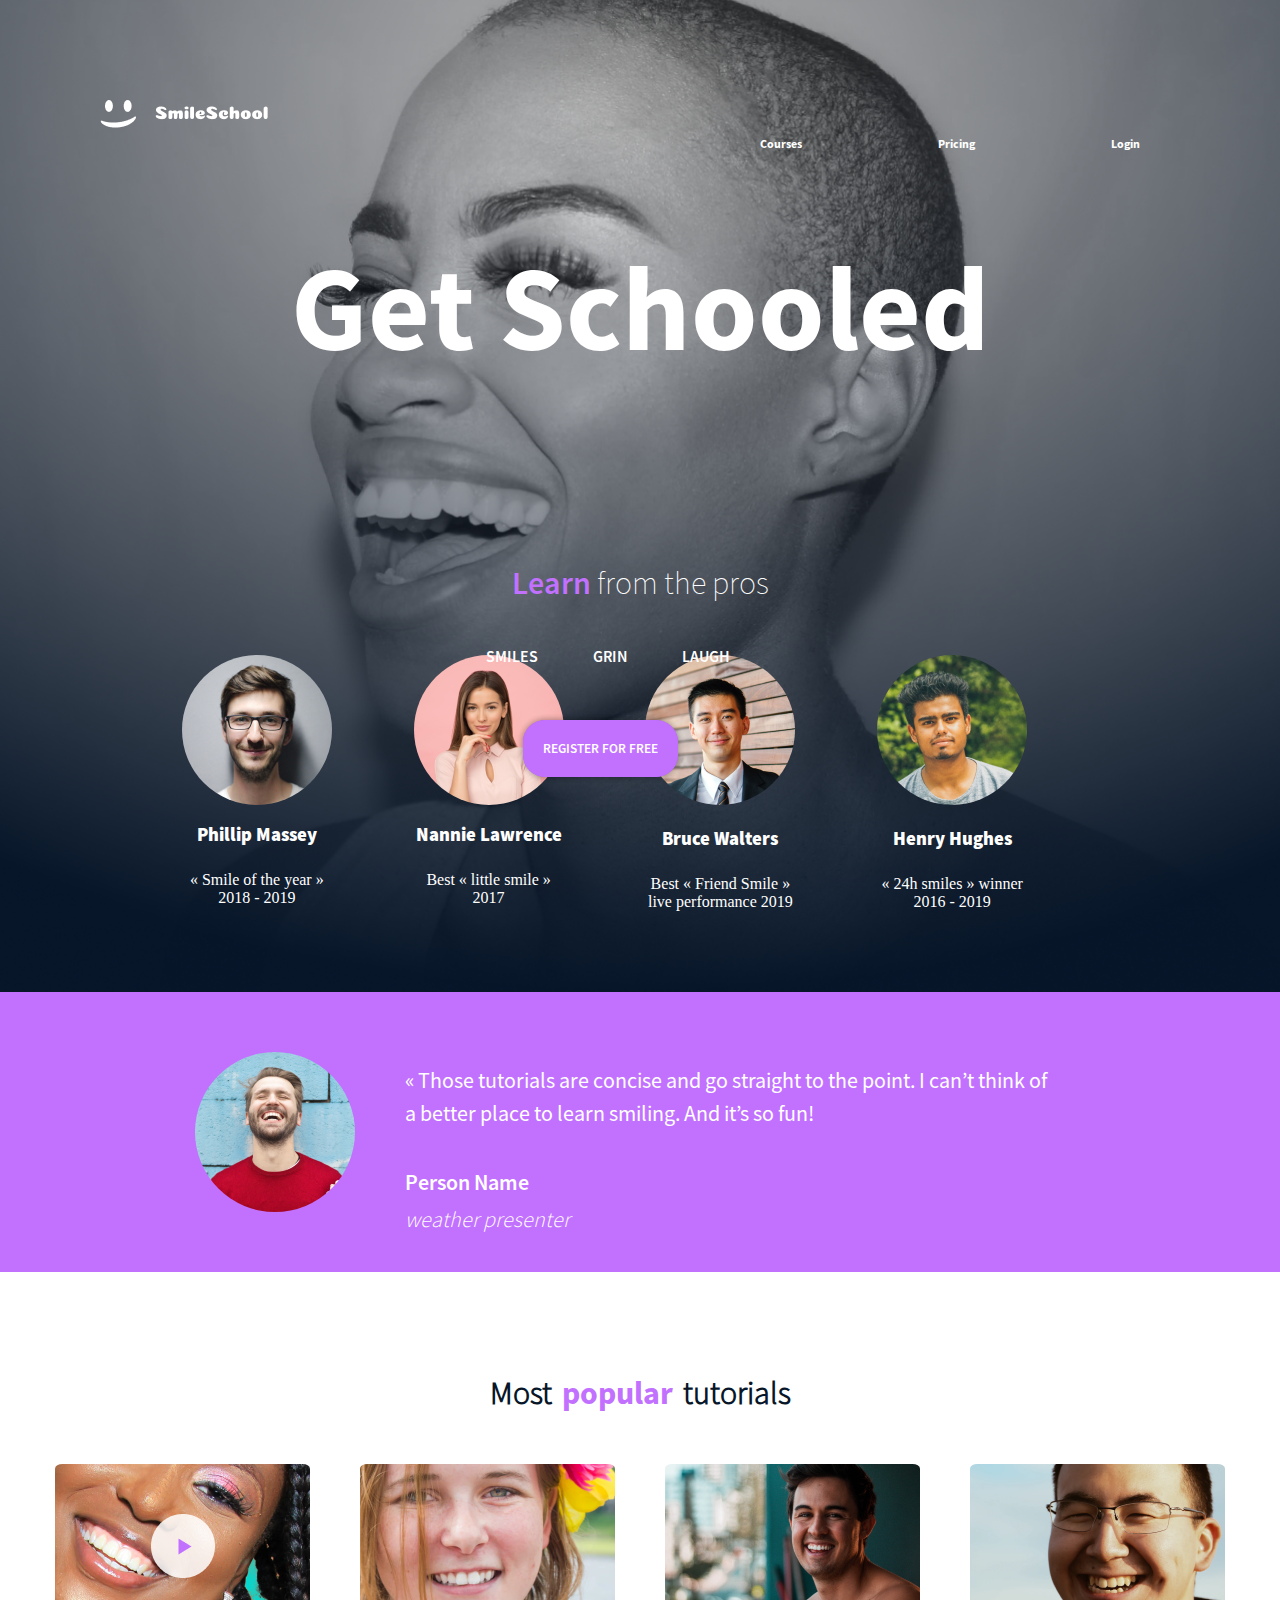
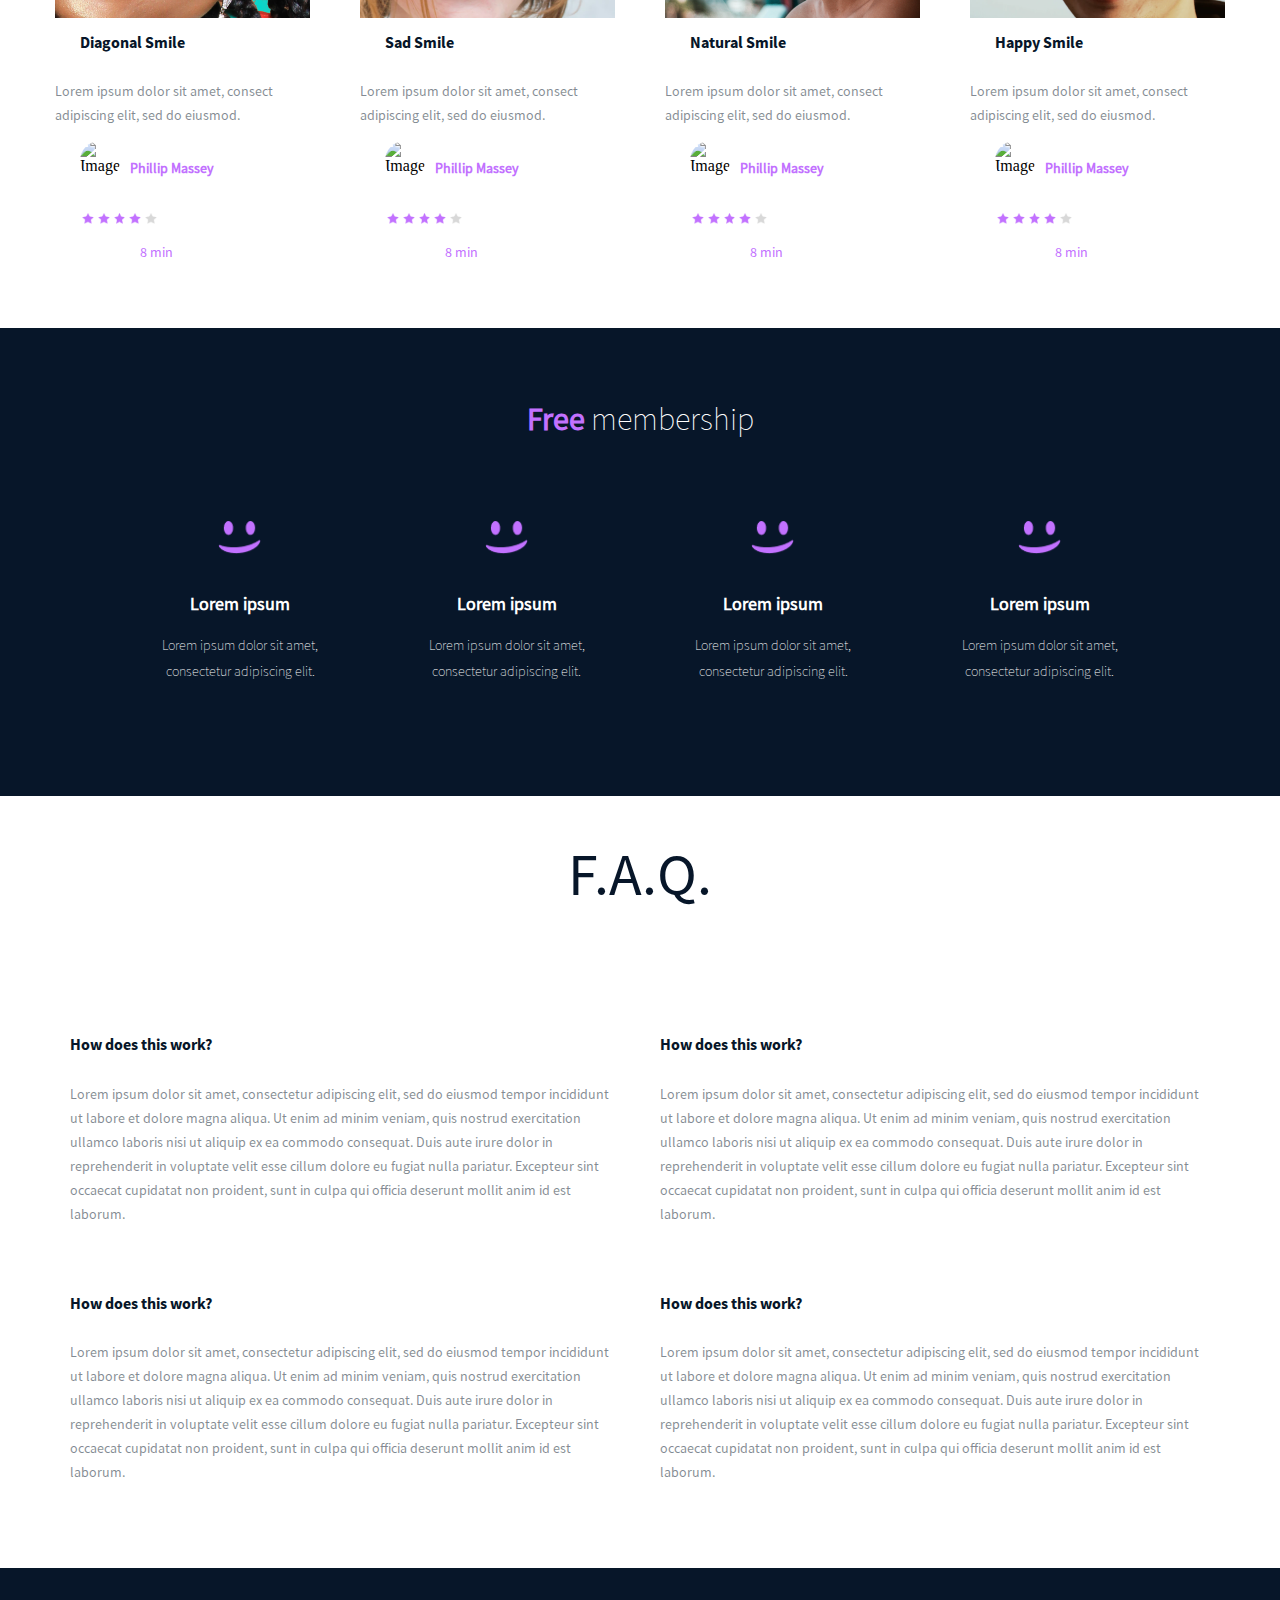
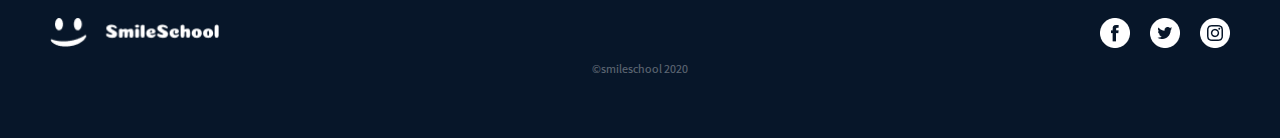
==== commit 6b92854b: "pushing the rest" ====
--- a/css_advanced/index.html
+++ b/css_advanced/index.html
@@ -85,7 +85,9 @@
         <div class="video-box">
           <div class="video-img">
           <img src="images/vid1.png" alt="Image 1">
-          </div>
+          <img class="overlay-img" src="images/play.png" alt="play"
+          </div>
+      </div>  
           <h2>Diagonal Smile</h2>
           <p>Lorem ipsum dolor sit amet, consect adipiscing elit, sed do eiusmod.</p>
           <div class="review">
@@ -107,157 +109,183 @@
               </div>
             </div>
           </div>
-          <video src="Video2" controls></video>
-          <h2>Sad Smile</h2>
-          <p>Lorem ipsum dolor sit amet, consect adipiscing elit, sed do eiusmod.</p>
-          <div>
-            <img src="Image2" alt="Image 2">
-            <h3>Phillip Massey</h3>
-          </div>
-          <div>
-            <img src="Stars" alt="Star 1">
-            <img src="Stars" alt="Star 2">
-            <img src="Stars" alt="Star 3">
-            <img src="Stars" alt="Star 4">
-            <img src="Stars" alt="Star 5">
-            <p>8 min</p>
-          </div>
-        </div>
-        <div>
-          <video src="Video3" controls></video>
-          <h2>Natural Smile</h2>
-          <p>Lorem ipsum dolor sit amet, consect adipiscing elit, sed do eiusmod.</p>
-          <div>
-            <img src="Image3" alt="Image 3">
-            <h3>Phillip Massey</h3>
-          </div>
-          <div>
-            <img src="Stars" alt="Star 1">
-            <img src="Stars" alt="Star 2">
-            <img src="Stars" alt="Star 3">
-            <img src="Stars" alt="Star 4">
-            <img src="Stars" alt="Star 5">
-            <p>8 min</p>
-          </div>
-        </div>
-        <div>
-          <video src="Video4" controls></video>
-          <h2>Happy Smile</h2>
-          <p>Lorem ipsum dolor sit amet, consect adipiscing elit, sed do eiusmod.</p>
-          <div>
-            <img src="Image4" alt="Image 4">
-            <h3>Phillip Massey</h3>
-          </div>
-          <div>
-            <img src="Stars" alt="Star 1">
-            <img src="Stars" alt="Star 2">
-            <img src="Stars" alt="Star 3">
-            <img src="Stars" alt="Star 4">
-            <img src="Stars" alt="Star 5">
-            <p>8 min</p>
-          </div>
-        </div>
-      </section>
-    </div>
+          <div class="video-box">
+            <div class="video-img">
+              <img src="images/vid2.png" alt="Image 1">
+            </div>            
+            <h2>Sad Smile</h2>
+            <p>Lorem ipsum dolor sit amet, consect adipiscing elit, sed do eiusmod.</p>
+            <div class="review">
+              <div class="phillip">
+                <img src="images/phillip.png" alt="Image 2">
+                <h3>Phillip Massey</h3>
+              </div>
+              <div class="stars-mins">
+                <div class="stars">
+                  <img src="images/filledstar.png" alt="Star 1">
+                  <img src="images/filledstar.png" alt="Star 2">
+                  <img src="images/filledstar.png" alt="Star 3">
+                  <img src="images/filledstar.png" alt="Star 4">
+                  <img src="images/emptystar.png" alt="Star 5">
+                </div>
+                <div class="min">
+                  <p>8 min</p>
+                </div>              
+              </div>
+            </div>
+          </div>
+          <div class="video-box">
+            <div class="video-img">
+              <img src="images/vid3.png" alt="Image 1">
+            </div>            
+            <h2>Natural Smile</h2>
+            <p>Lorem ipsum dolor sit amet, consect adipiscing elit, sed do eiusmod.</p>
+            <div class="review">
+              <div class="phillip">
+              <img src="images/phillip.png" alt="Image 3">
+              <h3>Phillip Massey</h3>
+              </div>
+              <div class="stars-mins">
+                <div class="stars">
+                  <img src="images/filledstar.png" alt="Star 1">
+                  <img src="images/filledstar.png" alt="Star 2">
+                  <img src="images/filledstar.png" alt="Star 3">
+                  <img src="images/filledstar.png" alt="Star 4">
+                  <img src="images/emptystar.png" alt="Star 5">
+                </div>
+                <div class="min">
+                  <p>8 min</p>
+                </div>                
+              </div>
+              </div>
+            </div>
+            <div class="video-box">
+              <div class="video-img">
+                <img src="images/vid4.png" alt="Image 1">
+              </div>              
+              <h2>Happy Smile</h2>
+                <p>Lorem ipsum dolor sit amet, consect adipiscing elit, sed do eiusmod.</p>
+                <div class="review">
+                  <div class="phillip">
+                  <img src="images/phillip.png" alt="Image 4">
+                  <h3>Phillip Massey</h3>
+                  </div>
+                  <div class="stars-mins">
+                    <div class="stars">
+                      <img src="images/filledstar.png" alt="Star 1">
+                      <img src="images/filledstar.png" alt="Star 2">
+                      <img src="images/filledstar.png" alt="Star 3">
+                      <img src="images/filledstar.png" alt="Star 4">
+                      <img src="images/emptystar.png" alt="Star 5">
+                    </div>
+                  <div class="min">
+                    <p>8 min</p>
+                  </div>                
+                </div>
+                </div>
+              </div>
+          </div>
+          </div>
+    </section>
     <!--Membership-->
-    <div>
-      <section>
-        <div>
-          <h1>Free membership</h1>
-        </div>
-        <div>
-          <div>
-            <img src="Image1" alt="Image 1">
-            <h2>Lorem ipsum</h2>
-            <p>Lorem ipsum dolor sit amet, consectetur adipiscing elit.</p>
-          </div>
-          <div>
-            <img src="Image2" alt="Image 2">
-            <h2>Lorem ipsum</h2>
-            <p>Lorem ipsum dolor sit amet, consectetur adipiscing elit.</p>
-          </div>
-          <div>
-            <img src="Image3" alt="Image 3">
-            <h2>Lorem ipsum</h2>
-            <p>Lorem ipsum dolor sit amet, consectetur adipiscing elit.</p>
-          </div>
-          <div>
-            <img src="Image4" alt="Image 4">
-            <h2>Lorem ipsum</h2>
-            <p>Lorem ipsum dolor sit amet, consectetur adipiscing elit.</p>
-          </div>
-        </div>
-        <div>
-          <button>REGISTER FOR FREE</button>
-        </div>
-      </section>
-    </div>
-    <!--FAQ-->
-      <div>
-      <section>
-        <div>
-          <h1>F.A.Q.</h1>
-        </div>
-        <div>
-          <table>
-            <tr>
-              <td>
-                <h2>How does this work?</h2>
-                <p>Lorem ipsum dolor sit amet, consectetur adipiscing elit, sed do eiusmod tempor incididunt ut labore et dolore magna
-                aliqua. Ut enim ad minim veniam, quis nostrud exercitation ullamco laboris nisi ut aliquip ex ea commodo consequat. Duis
-                aute irure dolor in reprehenderit in voluptate velit esse cillum dolore eu fugiat nulla pariatur. Excepteur sint
-                occaecat cupidatat non proident, sunt in culpa qui officia deserunt mollit anim id est laborum.</p>
-              </td>
-              <td>
-                <h2>How does this work?</h2>
-                <p>Lorem ipsum dolor sit amet, consectetur adipiscing elit, sed do eiusmod tempor incididunt ut labore et dolore magna
-                aliqua. Ut enim ad minim veniam, quis nostrud exercitation ullamco laboris nisi ut aliquip ex ea commodo consequat. Duis
-                aute irure dolor in reprehenderit in voluptate velit esse cillum dolore eu fugiat nulla pariatur. Excepteur sint
-                occaecat cupidatat non proident, sunt in culpa qui officia deserunt mollit anim id est laborum.</p>
-              </td>
-            </tr>
-            <tr>
-              <td>
-                <h2>How does this work?</h2>
-                <p>Lorem ipsum dolor sit amet, consectetur adipiscing elit, sed do eiusmod tempor incididunt ut labore et dolore magna
-                aliqua. Ut enim ad minim veniam, quis nostrud exercitation ullamco laboris nisi ut aliquip ex ea commodo consequat. Duis
-                aute irure dolor in reprehenderit in voluptate velit esse cillum dolore eu fugiat nulla pariatur. Excepteur sint
-                occaecat cupidatat non proident, sunt in culpa qui officia deserunt mollit anim id est laborum.</p>
-              </td>
-              <td>
-                <h2>How does this work?</h2>
-                <p>Lorem ipsum dolor sit amet, consectetur adipiscing elit, sed do eiusmod tempor incididunt ut labore et dolore magna
-                aliqua. Ut enim ad minim veniam, quis nostrud exercitation ullamco laboris nisi ut aliquip ex ea commodo consequat. Duis
-                aute irure dolor in reprehenderit in voluptate velit esse cillum dolore eu fugiat nulla pariatur. Excepteur sint
-                occaecat cupidatat non proident, sunt in culpa qui officia deserunt mollit anim id est laborum.</p>
-              </td>
-            </tr>
-          </table>
-        </div>
-      </section>
-    </div>
-    </main>
-    <!--Footer-->
-    <footer>
-        <div>
-          <div>
-            <img src="Logo" alt="Logo">
-            <div>
-              <a href="Link1">
-                <img src="Image1" alt="Facebook">
-              </a>
-              <a href="Link2">
-                <img src="Image2" alt="Twitter">
-              </a>
-              <a href="Link3">
-                <img src="Image3" alt="Instagram">
-              </a>
-            </div>
-            <div>
-              <p>©smileschool 2020</p>
-            </div>
-          </div>
-        </div>
-    </footer>
+    <section>
+      <div class="membership">
+        <div class="free-membership">
+        <h1> <span class="free">Free</span> membership</h1>
+      </div>
+      <div class="smiley-boxes">
+        <div>
+          <div class="smiles">
+            <img src="images/smile.png" alt="Image 3">
+          </div>            
+          <h2>Lorem ipsum</h2>
+          <p>Lorem ipsum dolor sit amet, consectetur adipiscing elit.</p>
+        </div>
+        <div>
+          <div class="smiles">
+            <img src="images/smile.png" alt="Image 3">
+          </div>            
+          <h2>Lorem ipsum</h2>
+          <p>Lorem ipsum dolor sit amet, consectetur adipiscing elit.</p>
+        </div>
+        <div>
+          <div class="smiles">
+          <img src="images/smile.png" alt="Image 3">
+          </div>
+          <h2>Lorem ipsum</h2>
+          <p>Lorem ipsum dolor sit amet, consectetur adipiscing elit.</p>
+        </div>
+        <div>
+          <div class="smiles">
+            <img src="images/smile.png" alt="Image 3">
+          </div>           
+          <h2>Lorem ipsum</h2>
+          <p>Lorem ipsum dolor sit amet, consectetur adipiscing elit.</p>
+        </div>
+      </div>
+      <div class="button">
+        <button>REGISTER FOR FREE</button>
+      </div>
+      </div>
+    </section>
+    <section>
+      <div class="faq">
+        <h1>F.A.Q.</h1>
+      <div class="four-boxes">
+        <div class="top-row">
+          <div class="faq-box">
+              <h2>How does this work?</h2>
+              <p>Lorem ipsum dolor sit amet, consectetur adipiscing elit, sed do eiusmod tempor incididunt ut labore et dolore magna
+              aliqua. Ut enim ad minim veniam, quis nostrud exercitation ullamco laboris nisi ut aliquip ex ea commodo consequat. Duis
+              aute irure dolor in reprehenderit in voluptate velit esse cillum dolore eu fugiat nulla pariatur. Excepteur sint
+              occaecat cupidatat non proident, sunt in culpa qui officia deserunt mollit anim id est laborum.</p>
+              </div>
+            <div class="faq-box">
+              <h2>How does this work?</h2>
+              <p>Lorem ipsum dolor sit amet, consectetur adipiscing elit, sed do eiusmod tempor incididunt ut labore et dolore magna
+              aliqua. Ut enim ad minim veniam, quis nostrud exercitation ullamco laboris nisi ut aliquip ex ea commodo consequat. Duis
+              aute irure dolor in reprehenderit in voluptate velit esse cillum dolore eu fugiat nulla pariatur. Excepteur sint
+              occaecat cupidatat non proident, sunt in culpa qui officia deserunt mollit anim id est laborum.</p>
+              </div>
+            </div>
+          <div class="bottom-row">
+            <div class="faq-box">
+              <h2>How does this work?</h2>
+              <p>Lorem ipsum dolor sit amet, consectetur adipiscing elit, sed do eiusmod tempor incididunt ut labore et dolore magna
+              aliqua. Ut enim ad minim veniam, quis nostrud exercitation ullamco laboris nisi ut aliquip ex ea commodo consequat. Duis
+              aute irure dolor in reprehenderit in voluptate velit esse cillum dolore eu fugiat nulla pariatur. Excepteur sint
+              occaecat cupidatat non proident, sunt in culpa qui officia deserunt mollit anim id est laborum.</p>
+              </div>
+            <div class="faq-box">
+              <h2>How does this work?</h2>
+              <p>Lorem ipsum dolor sit amet, consectetur adipiscing elit, sed do eiusmod tempor incididunt ut labore et dolore magna
+              aliqua. Ut enim ad minim veniam, quis nostrud exercitation ullamco laboris nisi ut aliquip ex ea commodo consequat. Duis
+              aute irure dolor in reprehenderit in voluptate velit esse cillum dolore eu fugiat nulla pariatur. Excepteur sint
+              occaecat cupidatat non proident, sunt in culpa qui officia deserunt mollit anim id est laborum.</p>
+              </div>
+            </div>
+      </div>
+      </div>
+    </section>
+  </main>
+  <!--Footer-->
+  <footer>
+      <div class="footer">
+        <div class="footer-links">
+      <div class="footer-img">
+        <img src="images/logo.png" alt="Logo">
+      </div>
+      <div class="links">
+        <a href="Link1">
+          <img src="images/social_icons.png" alt="Facebook">
+        </a>
+      </div>
+        </div>
+          <div class="copyright">
+            <p>©smileschool 2020</p>
+          </div>
+        </div>
+      </div>
+  </footer>
 </body>
 </html>--- a/css_advanced/styles.css
+++ b/css_advanced/styles.css
@@ -392,4 +392,343 @@
     font-family: "Source Sans Pro-Light";
     font-size: 32px;
     padding: 30px;
+}
+
+.popular {
+    display: flex;
+    flex-direction: row;
+    color: #c271ff;
+    font-family: "Source Sans Pro-Bold";
+    font-size: 32px;
+    margin-left: 10px;
+    margin-right: 10px;
+}
+
+.four-videos {
+    display: flex;
+    flex-direction: row;
+    justify-content: center;
+}
+
+.video-box {
+    display: flex;
+    flex-direction: column;
+    justify-content: center;
+}
+
+
+.video-box h2 {
+    display: flex;
+    flex-direction: column;
+    font-family: "Source Sans Pro-Bold";
+    font-size: 16px;
+    line-height: normal;
+    color: #071629;
+    padding-left: 50px;
+    padding-right: 50px;
+    
+}
+
+.video-box p {
+    display: flex;
+    font-family: "Source Sans Pro-Regular";
+    font-size: 14px;
+    line-height: 24px;
+    color: #07162980;
+    padding-left: 25px;
+    padding-right: 25px;
+}
+
+.video-img {
+    display: flex;
+    justify-content: space-evenly;
+    position: relative;
+}
+
+.overlay-img {
+    padding-top: 50px;
+    position: absolute;
+    display: flex;
+    width: 64px;
+    height: 64px;
+    flex-direction: column;
+    justify-content: space-evenly;
+}
+
+.video-img img {
+    display: flex;
+    border-top-right-radius: 3%;
+    border-top-left-radius: 3%;
+}
+
+.review {
+    display: flex;
+    flex-direction: column;
+    padding-left: 50px;
+}
+
+.phillip {
+    display: flex;
+    flex-direction: row;
+    width: 255px;
+    top: 115px;
+    left: 58px;
+}
+
+.phillip h3 {
+    display: flex;
+    flex-direction: column;
+    margin-left: 10px;
+    color: #c271ff;
+    line-height: 27px;
+    font-family: "Source Sans Pro-Regular";
+    font-size: 14px;
+    width: 86px;
+    height: 27px;
+    right: 50px;
+}
+
+.phillip img {
+    display: flex;
+    flex-direction: column;
+    height: 40px;
+    width: 40px;
+    border-radius: 50%;
+}
+
+stars-mins {
+    display: flex;
+    flex-direction: row;
+    justify-content: space-between;
+}
+
+.min {
+    display: flex;
+    flex-direction: row;
+}
+
+.min p {
+    display: inline-block;
+    font-family: "Source Sans Pro-Regular";
+    color: #c271ff;
+    font-size: 14px;
+    padding-left: 60px;
+    flex-wrap: nowrap;
+}
+
+.stars {
+    display: flex;
+    flex-direction: row;
+    height: 20px;
+    margin-top: 15px;
+    width: 107px;
+    height: 15px;
+    top: 305px;
+    left: 13px;
+}
+
+.stars img {
+    display: flex;
+    flex-direction: row;
+    margin: 2px;
+}
+
+.membership {
+    display: flex;
+    flex-direction: column;
+    flex-shrink: 0;
+    justify-content: space-evenly;
+    background-color: #071629;
+    padding: 50px;
+}
+
+.free-membership {
+    display: flex;
+    flex-direction: column;
+}
+
+.free-membership h1 {
+    font-family: "Source Sans Pro-Extralight";
+    color: #FFF;
+    font-size: 32px;
+    font-style: normal;
+    font-weight: 300;
+    line-height: normal;
+    text-align: center;
+}
+
+.free {
+    color: #c271ff;
+    font-family: "Source Sans Pro-Regular";
+    font-weight: 700;
+}
+
+.smiley-boxes {
+    display: flex;
+    flex-direction: row;
+    justify-content: space-evenly;
+    align-items: center;
+    padding: 40px;
+    gap: 10px;
+}
+
+.smiles {
+    display: flex;
+    flex-direction: column;
+    justify-content: center;
+    align-items: center;
+    padding: 10px;
+}
+
+.smiley-boxes img {
+    display: flex;
+    justify-content: center;
+    flex-direction: column;
+    align-items: center;
+    width: 44px;
+    height: 35px;
+    padding: 10px;
+}
+
+.smiley-boxes h2 {
+    display: flex;
+    flex-direction: column;
+    align-items: center;
+    color: #FFF;
+    text-align: center;
+    font-family: "Source Sans Pro-Regular";
+    font-size: 18px;
+    font-style: normal;
+    line-height: 26px;
+}
+
+.smiley-boxes p {
+    display: flex;
+    flex-direction: column;
+    align-items: center;
+    color: #FFF;
+    font-family: "Source Sans Pro-ExtraLight";
+    font-size: 14px;
+    line-height: 26px;
+    text-align: center;
+    flex-wrap: wrap;
+    width: 212px;
+}
+
+.faq {
+    display: flex;
+    flex-direction: column;
+    justify-content: center;
+    align-items: center;
+    background-color: #FFF;
+}
+
+.faq h1 {
+    font-family: "Source Sans Pro-Regular";
+    color: #071629;
+    text-align: center;
+    font-size: 60px;
+    font-style: normal;
+    font-weight: 300;
+    line-height: normal;
+}
+
+.four-boxes {
+    display: flex;
+    flex-direction: column;
+    justify-content: space-evenly;
+    align-items: center;
+    padding: 50px;
+}
+
+.top-row {
+    display: flex;
+    flex-direction: row;
+    justify-content: space-evenly;
+    align-items: center;
+}
+
+.bottom-row {
+    display: flex;
+    flex-direction: row;
+    justify-content: space-evenly;
+    align-items: center;
+}
+
+.four-boxes h2 {
+    font-family: "Source Sans Pro-Bold";
+    font-size: 16px;
+    line-height: 20.11px;
+    text-align: left;
+    color: #071629;
+}
+
+.four-boxes p {
+    font-family: "Source Sans Pro-Regular";
+    color: #07162980;
+    font-size: 14px;
+    font-weight: 400;
+    line-height: 24px;
+    text-align: left;
+}
+
+.faq-box {
+    display: flex;
+    flex-direction: column;
+    align-items: flex-start;
+    padding: 20px;
+}
+
+.footer {
+    display: flex;
+    flex-direction: column;
+    justify-content: space-between;
+    background-color: #071629;
+    padding: 50px;
+}
+
+.footer-links {
+    display: flex;
+    flex-direction: row;
+    justify-content: space-between;
+}
+
+.footer-img {
+    display: flex;
+    flex-direction: row;
+    justify-content: space-between;
+}
+
+.footer-img img {
+    display: flex;
+    flex-direction: row;
+    width: 169px;
+}
+
+.links {
+    display: flex;
+    flex-direction: row;
+    justify-content: space-between;
+}
+
+.links img {
+    display: flex;
+    flex-direction: row;
+    width: 130px;
+}
+
+.copyright {
+    display: flex;
+    flex-direction: column;
+    justify-content: center;
+}
+
+.copyright p {
+    display: flex;
+    flex-direction: row;
+    justify-content: center;
+    color: #FFF;
+    opacity: 0.3517;
+    font-family: "Source Sans Pro-Regular";
+    font-size: 12px;
 }